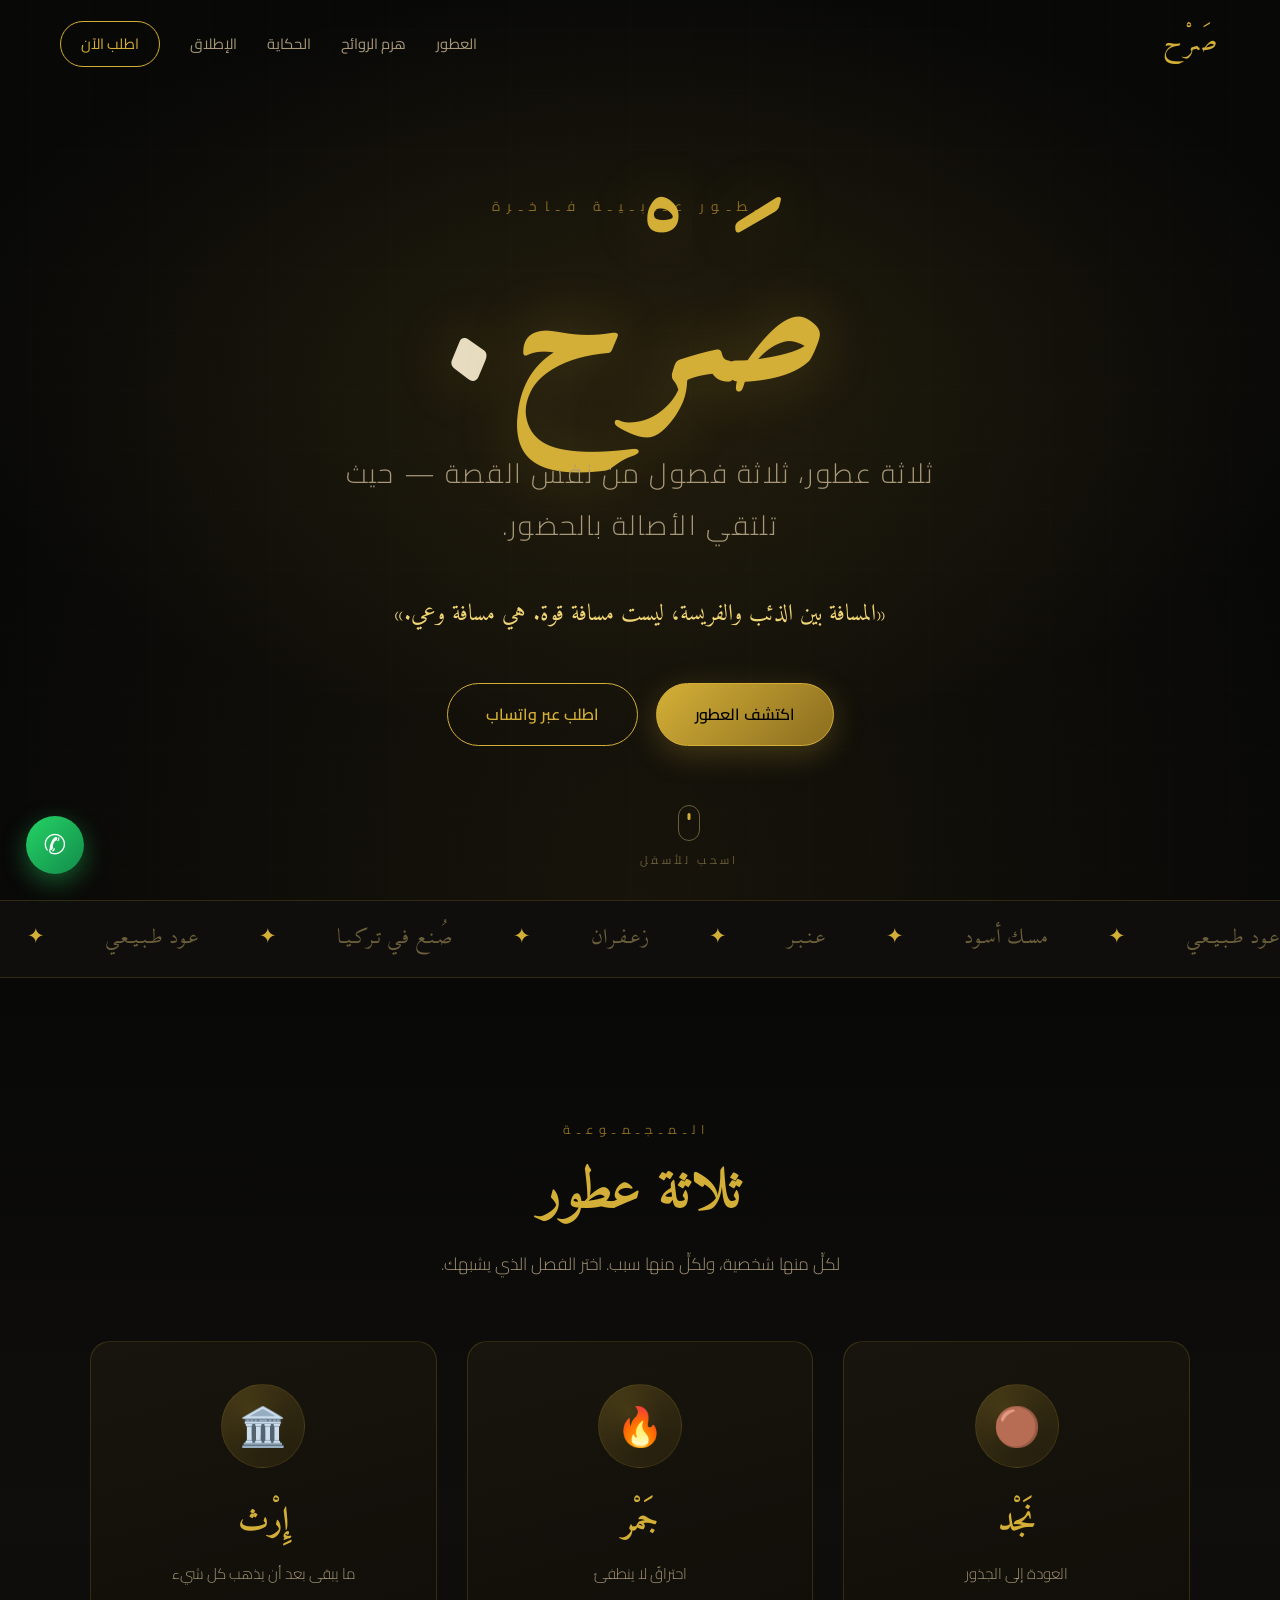
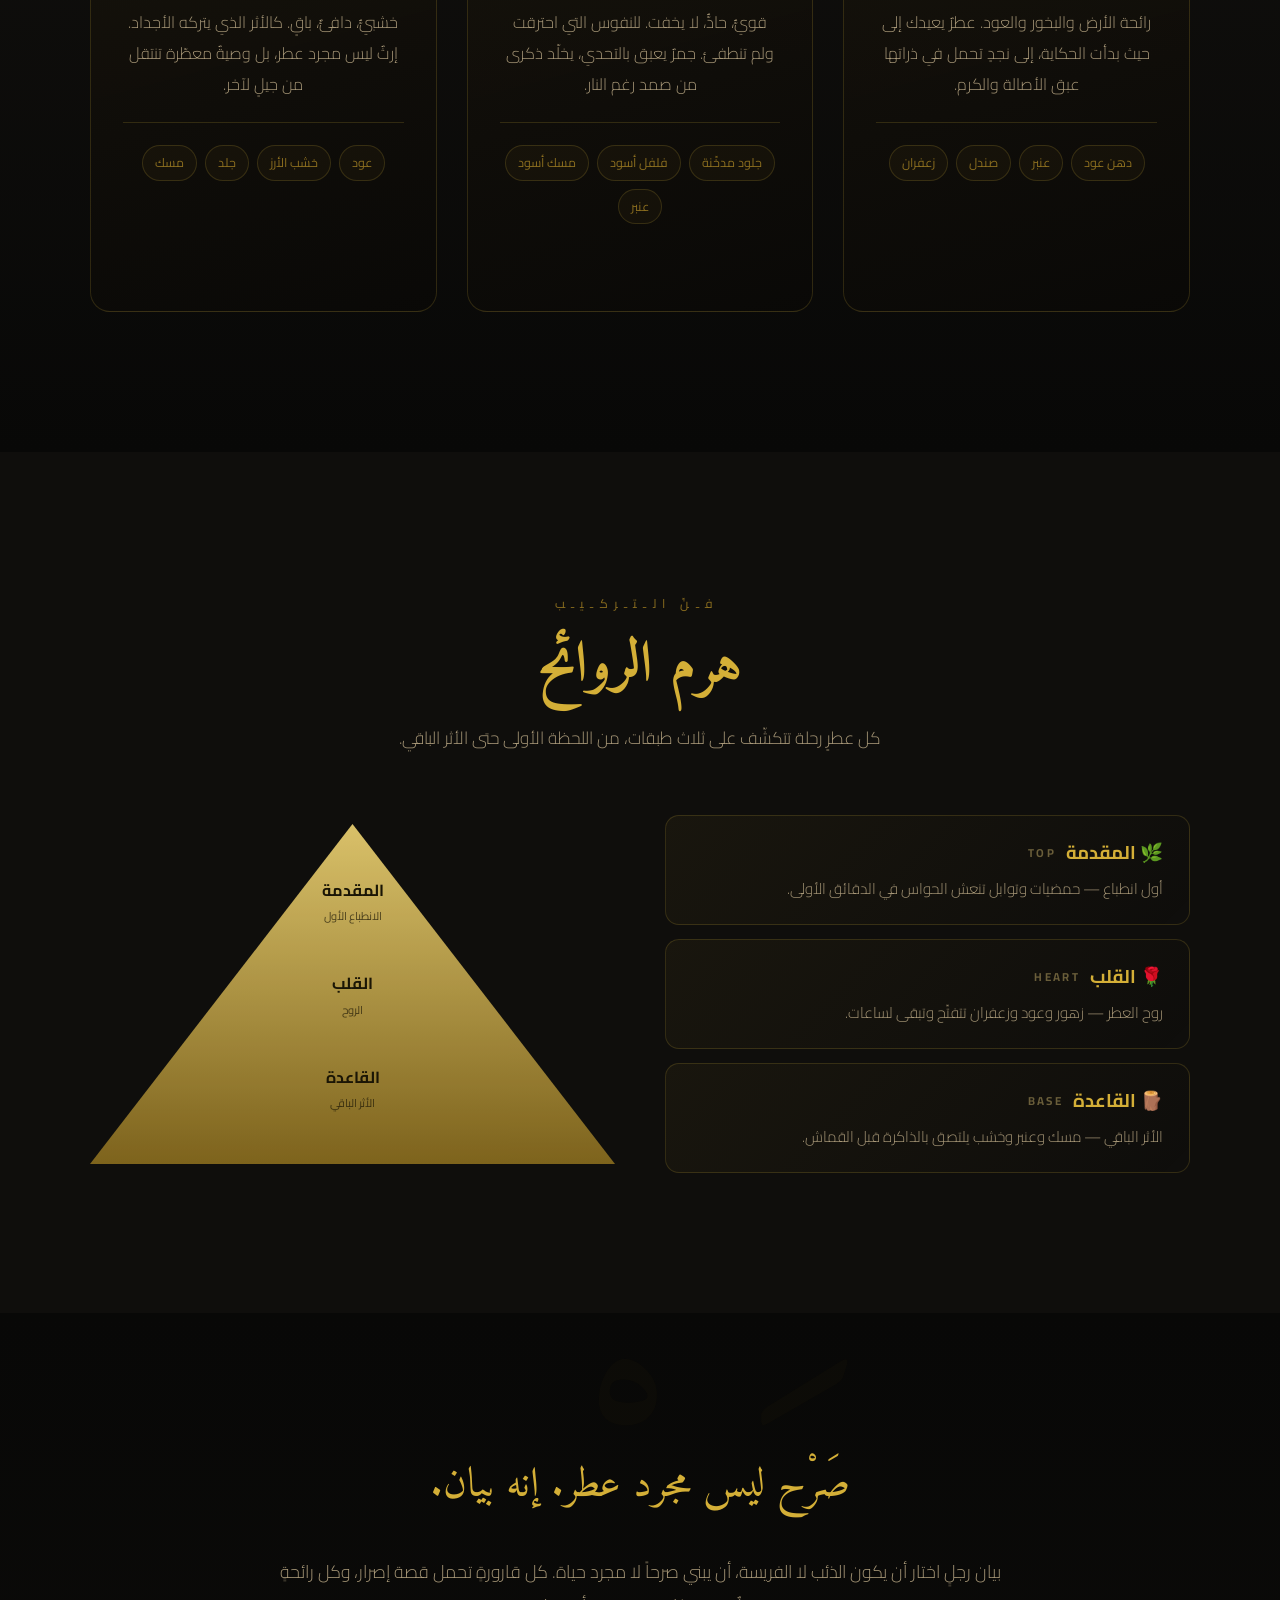
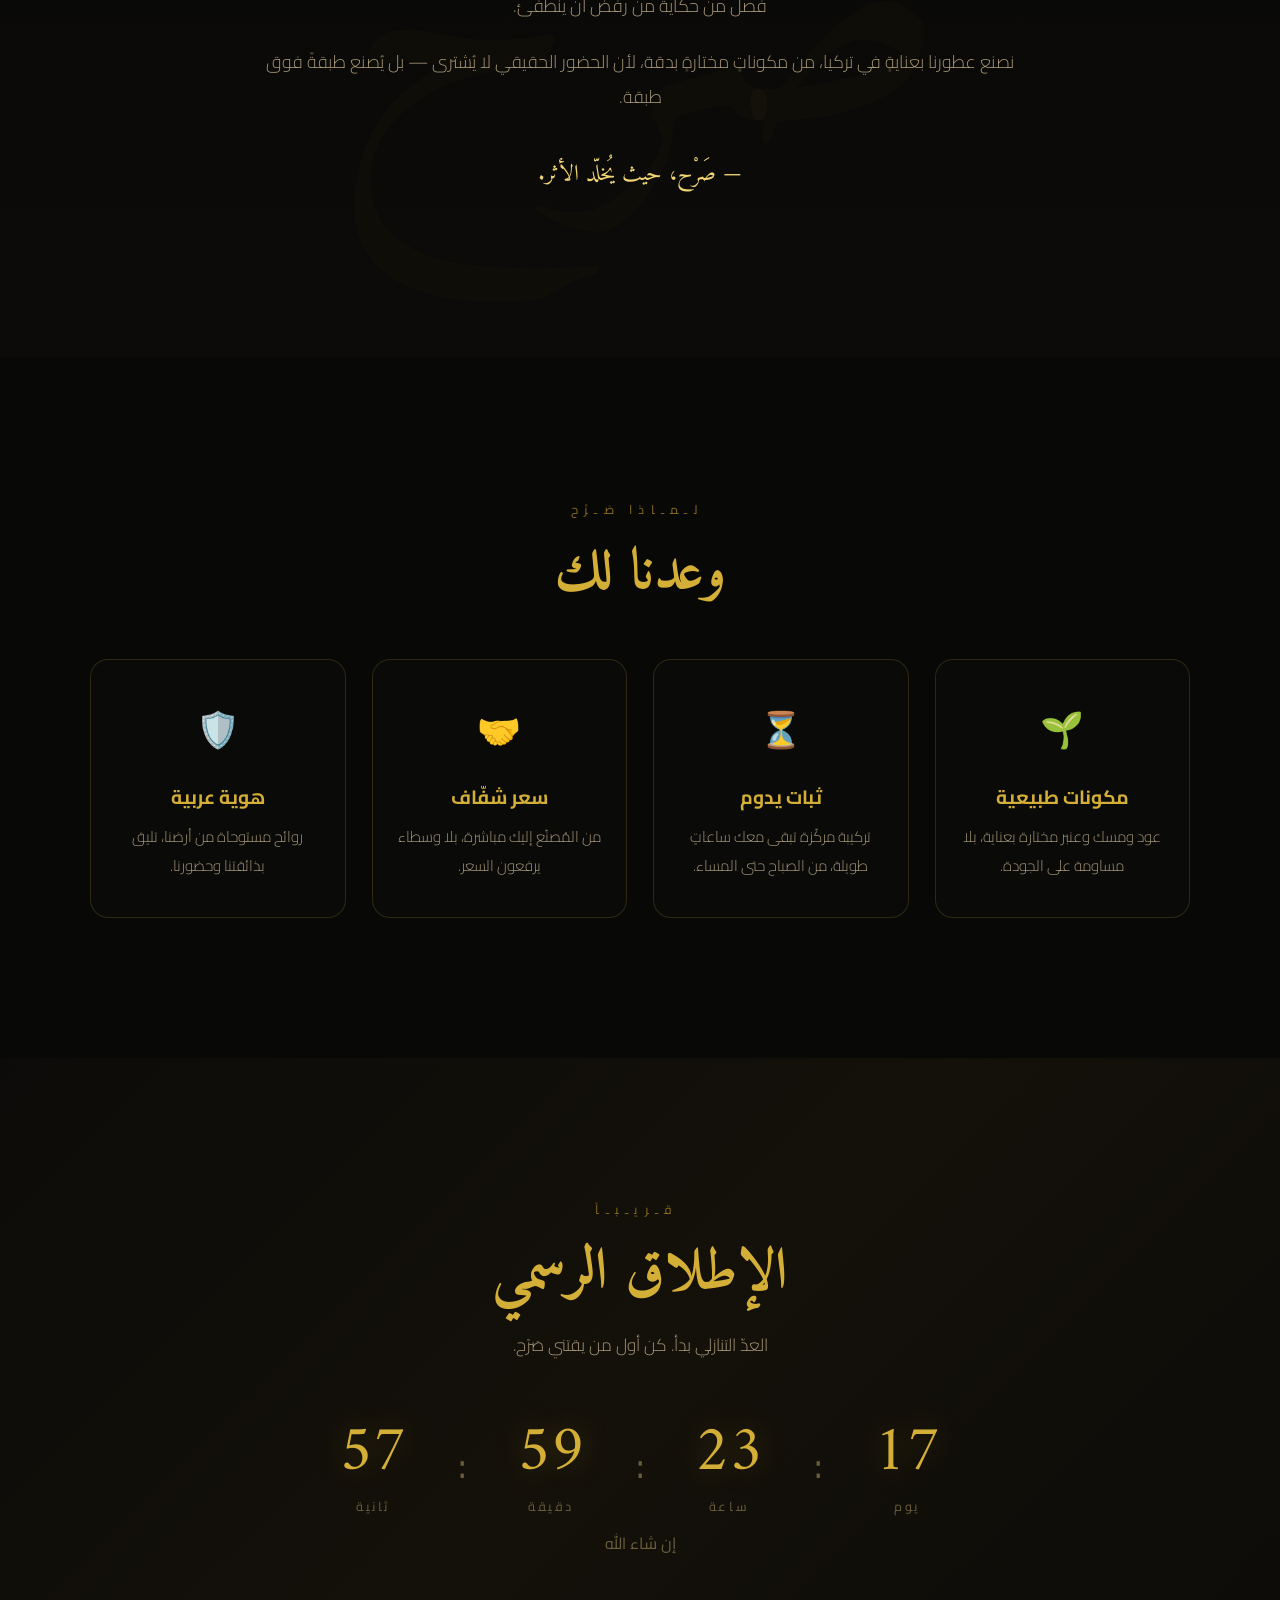
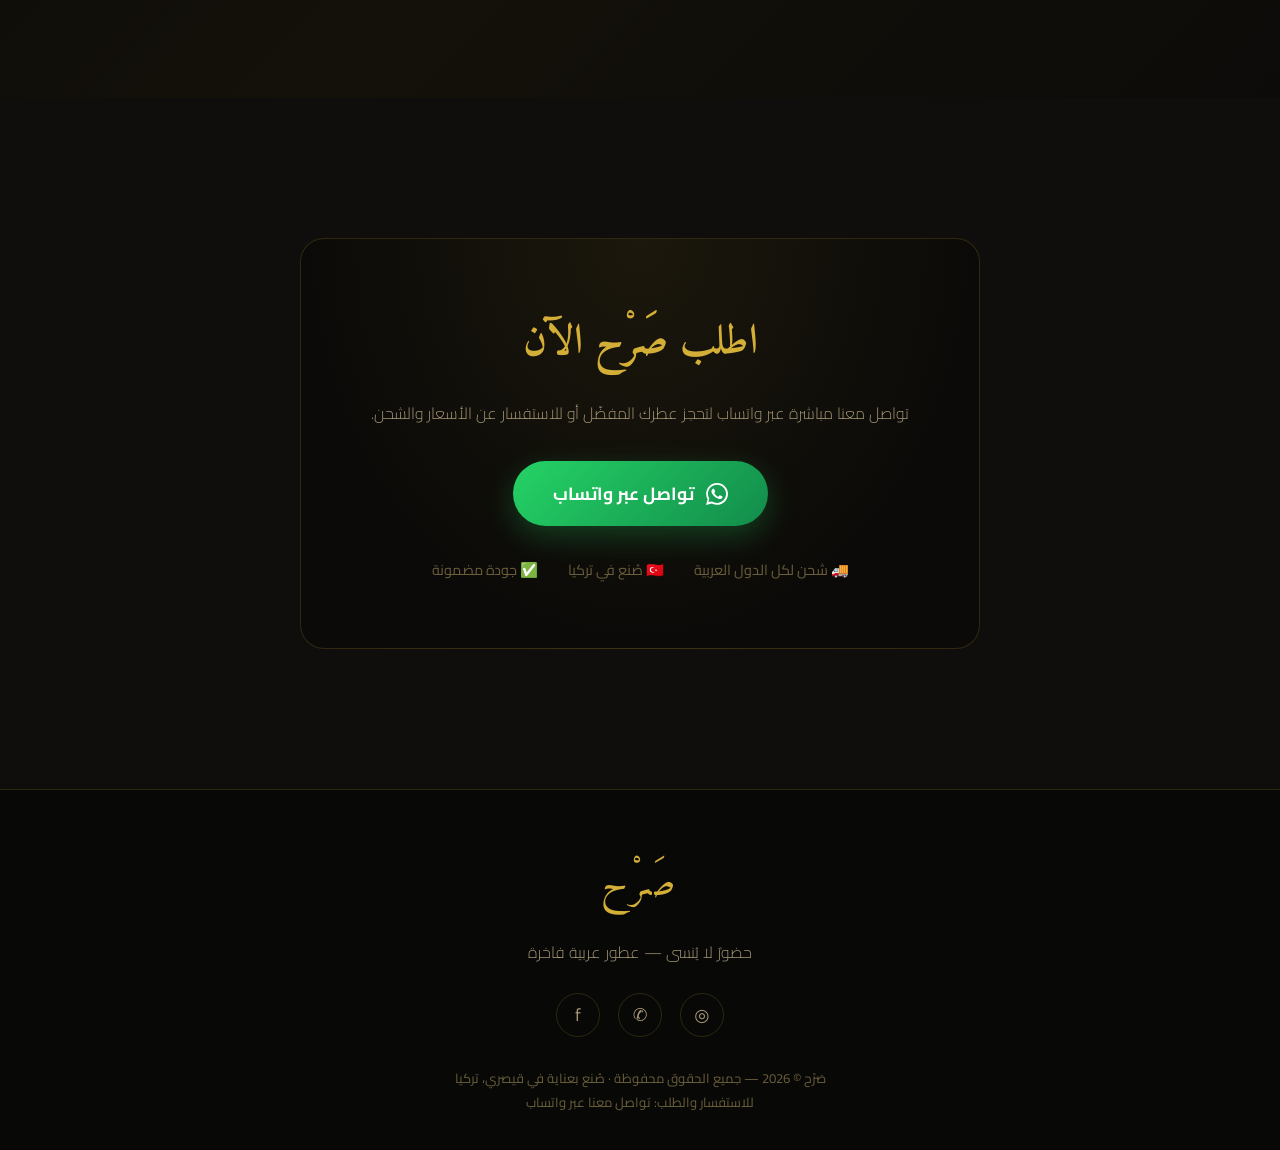
==== public/index.html @ 3f726e6e "نقل موقع صَرْح إلى public/ وإضافة workflow لنشره على GitHub Pages" ====
<!DOCTYPE html>
<html dir="rtl" lang="ar">
<head>
<meta charset="utf-8">
<meta name="viewport" content="width=device-width, initial-scale=1, viewport-fit=cover">
<meta name="theme-color" content="#0a0a0a">
<title>صَرْح — حضور لا يُنسى | عطور عربية فاخرة</title>
<meta name="description" content="صَرْح: ثلاثة عطور عربية فاخرة تجمع الأصالة بالحضور — نجد، جمر، إرث. صُنعت بعناية في تركيا. اطلب الآن عبر واتساب.">
<meta name="keywords" content="صرح, عطور, عطور عربية, عود, مسك, عنبر, نجد, جمر, إرث, perfume, Sarh">

<!-- Open Graph -->
<meta property="og:type" content="website">
<meta property="og:title" content="صَرْح — حضور لا يُنسى">
<meta property="og:description" content="ثلاثة عطور، ثلاثة فصول من نفس القصة. عطور عربية فاخرة تجمع الأصالة بالحضور.">
<meta property="og:locale" content="ar_AR">

<link rel="preconnect" href="https://fonts.googleapis.com">
<link rel="preconnect" href="https://fonts.gstatic.com" crossorigin>
<link href="https://fonts.googleapis.com/css2?family=Amiri:wght@400;700&family=Cairo:wght@300;400;600;700;900&family=Scheherazade+New:wght@400;700&display=swap" rel="stylesheet">

<style>
:root{
  --gold:#d4af37;
  --gold-bright:#f0d574;
  --gold-deep:#8a6d1f;
  --bg:#080807;
  --bg-2:#0f0e0c;
  --ink:#e8dcc0;
  --ink-soft:#a89878;
  --ink-dim:#6a5e3a;
  --line:rgba(212,175,55,.18);
  --sans:'Cairo',system-ui,sans-serif;
  --serif:'Amiri','Scheherazade New',serif;
}

*{margin:0;padding:0;box-sizing:border-box}
html{scroll-behavior:smooth}
body{
  font-family:var(--sans);
  background:var(--bg);
  color:var(--ink);
  line-height:1.9;
  overflow-x:hidden;
  -webkit-font-smoothing:antialiased;
}
body.loading{overflow:hidden;height:100vh}
a{color:inherit;text-decoration:none}
img{max-width:100%;display:block}
::selection{background:var(--gold);color:#000}

/* ============ Preloader ============ */
#preloader{
  position:fixed;inset:0;z-index:9999;
  background:var(--bg);
  display:flex;flex-direction:column;align-items:center;justify-content:center;
  transition:opacity .8s ease,visibility .8s ease;
}
#preloader.hide{opacity:0;visibility:hidden}
.pre-mark{
  font-family:var(--serif);
  font-size:clamp(3rem,12vw,6rem);
  color:var(--gold);
  letter-spacing:.15em;
  position:relative;
  animation:preFloat 2.4s ease-in-out infinite;
}
.pre-mark::after{
  content:'';position:absolute;left:50%;bottom:-18px;transform:translateX(-50%);
  width:0;height:1px;background:linear-gradient(90deg,transparent,var(--gold),transparent);
  animation:preLine 1.8s ease forwards .3s;
}
@keyframes preLine{to{width:160px}}
@keyframes preFloat{0%,100%{transform:translateY(0);opacity:.85}50%{transform:translateY(-8px);opacity:1}}
.pre-sub{margin-top:34px;color:var(--ink-dim);font-size:.8rem;letter-spacing:.5em;text-indent:.5em}

/* ============ Smoke / particles canvas ============ */
#smoke{position:fixed;inset:0;z-index:0;pointer-events:none;opacity:.55}

/* ============ Progress + nav ============ */
#progress{position:fixed;top:0;right:0;height:3px;width:0;z-index:200;
  background:linear-gradient(90deg,var(--gold-deep),var(--gold-bright));box-shadow:0 0 12px var(--gold)}
nav{
  position:fixed;top:0;right:0;left:0;z-index:150;
  display:flex;align-items:center;justify-content:space-between;
  padding:18px clamp(20px,5vw,60px);
  transition:background .4s,padding .4s,backdrop-filter .4s;
}
nav.scrolled{background:rgba(8,8,7,.82);backdrop-filter:blur(14px);padding:12px clamp(20px,5vw,60px);border-bottom:1px solid var(--line)}
.brand{font-family:var(--serif);font-size:1.7rem;color:var(--gold);letter-spacing:.12em}
.nav-links{display:flex;gap:30px;align-items:center}
.nav-links a{font-size:.92rem;color:var(--ink-soft);position:relative;transition:color .3s}
.nav-links a::after{content:'';position:absolute;right:0;bottom:-6px;width:0;height:1px;background:var(--gold);transition:width .3s}
.nav-links a:hover{color:var(--gold)}
.nav-links a:hover::after{width:100%}
.nav-cta{border:1px solid var(--gold);color:var(--gold)!important;padding:8px 20px;border-radius:30px;transition:all .3s}
.nav-cta:hover{background:var(--gold);color:#000!important;box-shadow:0 0 20px rgba(212,175,55,.4)}
.nav-cta::after{display:none!important}
.burger{display:none;flex-direction:column;gap:5px;cursor:pointer;background:none;border:none;padding:6px}
.burger span{width:26px;height:2px;background:var(--gold);transition:.3s}

/* ============ Hero ============ */
.hero{
  position:relative;z-index:1;min-height:100vh;
  display:flex;flex-direction:column;align-items:center;justify-content:center;
  text-align:center;padding:120px 20px 80px;overflow:hidden;
}
.hero-bg{position:absolute;inset:0;z-index:-1;
  background:radial-gradient(ellipse 80% 60% at 50% 40%,rgba(212,175,55,.10),transparent 70%),
             radial-gradient(ellipse at 50% 100%,rgba(26,22,12,.9),var(--bg) 75%)}
.hero-bg::before{content:'';position:absolute;inset:0;
  background:url("data:image/svg+xml,%3Csvg xmlns='http://www.w3.org/2000/svg' width='60' height='60'%3E%3Cpath d='M0 0h60v60H0z' fill='none'/%3E%3Cpath d='M30 0v60M0 30h60' stroke='%23d4af37' stroke-width='.3' opacity='.05'/%3E%3C/svg%3E");
  opacity:.6}
.hero .eyebrow{
  font-size:.85rem;letter-spacing:.55em;color:var(--gold-deep);text-indent:.55em;
  margin-bottom:28px;opacity:0;animation:rise 1s ease forwards .3s}
.hero h1{
  font-family:var(--serif);font-weight:700;
  font-size:clamp(4rem,18vw,11rem);line-height:1;color:var(--gold);
  letter-spacing:.05em;text-shadow:0 0 60px rgba(212,175,55,.25);
  opacity:0;animation:rise 1.1s ease forwards .5s}
.hero h1 .dot{color:var(--ink)}
.hero .tagline{
  margin-top:24px;font-size:clamp(1.05rem,3.4vw,1.7rem);font-weight:300;
  color:var(--ink-soft);letter-spacing:.08em;max-width:640px;
  opacity:0;animation:rise 1.1s ease forwards .75s}
.hero .quote{
  margin-top:42px;font-family:var(--serif);font-size:clamp(1.1rem,3vw,1.45rem);
  color:var(--gold-bright);max-width:680px;line-height:1.8;
  opacity:0;animation:rise 1.1s ease forwards 1s}
.hero-actions{margin-top:48px;display:flex;gap:18px;flex-wrap:wrap;justify-content:center;
  opacity:0;animation:rise 1.1s ease forwards 1.2s}
.btn{
  font-family:var(--sans);font-size:1rem;font-weight:600;cursor:pointer;
  padding:15px 38px;border-radius:40px;transition:all .35s;position:relative;overflow:hidden;
  border:1px solid var(--gold);display:inline-flex;align-items:center;gap:10px}
.btn-primary{background:linear-gradient(135deg,var(--gold),var(--gold-deep));color:#000;
  box-shadow:0 8px 30px rgba(212,175,55,.25)}
.btn-primary:hover{transform:translateY(-3px);box-shadow:0 14px 40px rgba(212,175,55,.4)}
.btn-ghost{background:transparent;color:var(--gold)}
.btn-ghost:hover{background:rgba(212,175,55,.1);transform:translateY(-3px)}
.scroll-cue{position:absolute;bottom:30px;left:50%;transform:translateX(-50%);
  display:flex;flex-direction:column;align-items:center;gap:8px;color:var(--ink-dim);
  font-size:.7rem;letter-spacing:.3em;opacity:0;animation:rise 1s ease forwards 1.6s}
.scroll-cue .mouse{width:22px;height:36px;border:1px solid var(--ink-dim);border-radius:14px;position:relative}
.scroll-cue .mouse::after{content:'';position:absolute;top:7px;left:50%;transform:translateX(-50%);
  width:3px;height:7px;background:var(--gold);border-radius:2px;animation:wheel 1.6s infinite}
@keyframes wheel{0%{opacity:0;top:6px}40%{opacity:1}100%{opacity:0;top:18px}}
@keyframes rise{from{opacity:0;transform:translateY(28px)}to{opacity:1;transform:translateY(0)}}

/* ============ Marquee ============ */
.marquee{border-block:1px solid var(--line);background:var(--bg-2);overflow:hidden;padding:18px 0;position:relative;z-index:1}
.marquee-track{display:flex;gap:60px;width:max-content;animation:scrollX 28s linear infinite}
.marquee-track span{font-family:var(--serif);font-size:1.3rem;color:var(--ink-dim);white-space:nowrap;display:flex;align-items:center;gap:60px}
.marquee-track span::after{content:'✦';color:var(--gold)}
@keyframes scrollX{to{transform:translateX(50%)}}

/* ============ Sections ============ */
section{position:relative;z-index:1}
.wrap{max-width:1180px;margin:0 auto;padding:0 clamp(20px,5vw,40px)}
.section-pad{padding:clamp(70px,11vw,140px) 0}
.eyebrow-c{display:block;text-align:center;font-size:.78rem;letter-spacing:.5em;
  color:var(--gold-deep);text-indent:.5em;margin-bottom:18px}
.heading{text-align:center;font-family:var(--serif);font-weight:700;
  font-size:clamp(2.2rem,6vw,3.6rem);color:var(--gold);line-height:1.2;margin-bottom:20px}
.sub-c{text-align:center;max-width:620px;margin:0 auto 60px;color:var(--ink-soft);font-weight:300;font-size:1.08rem}

/* reveal */
.reveal{opacity:0;transform:translateY(40px);transition:opacity .9s cubic-bezier(.2,.7,.3,1),transform .9s cubic-bezier(.2,.7,.3,1)}
.reveal.in{opacity:1;transform:none}
.reveal.d1{transition-delay:.12s}.reveal.d2{transition-delay:.24s}.reveal.d3{transition-delay:.36s}

/* ============ Products ============ */
.products{background:linear-gradient(180deg,var(--bg),var(--bg-2) 50%,var(--bg))}
.grid{display:grid;grid-template-columns:repeat(auto-fit,minmax(290px,1fr));gap:30px}
.card{
  position:relative;background:linear-gradient(165deg,rgba(26,22,14,.9),rgba(10,9,7,.95));
  border:1px solid var(--line);border-radius:20px;padding:42px 32px 34px;
  text-align:center;overflow:hidden;transition:transform .5s cubic-bezier(.2,.7,.3,1),border-color .5s,box-shadow .5s;
  transform-style:preserve-3d}
.card::before{content:'';position:absolute;inset:0;opacity:0;transition:opacity .5s;
  background:radial-gradient(circle at 50% 0%,rgba(212,175,55,.14),transparent 60%)}
.card:hover{transform:translateY(-12px);border-color:var(--gold);box-shadow:0 30px 60px -20px rgba(212,175,55,.25)}
.card:hover::before{opacity:1}
.card .vial{width:84px;height:84px;margin:0 auto 22px;border-radius:50%;
  display:flex;align-items:center;justify-content:center;font-size:2.4rem;
  background:radial-gradient(circle at 35% 30%,rgba(212,175,55,.25),rgba(10,9,7,.4));
  border:1px solid var(--line);box-shadow:inset 0 0 24px rgba(212,175,55,.12)}
.card h3{font-family:var(--serif);font-size:2.1rem;color:var(--gold);margin-bottom:6px}
.card .sub{color:var(--ink-soft);font-size:.95rem;margin-bottom:18px;font-weight:300}
.card p{color:var(--ink-soft);font-size:1.02rem;font-weight:300;min-height:84px}
.notes{display:flex;flex-wrap:wrap;gap:8px;justify-content:center;margin-top:22px;padding-top:22px;border-top:1px solid var(--line)}
.notes span{font-size:.78rem;color:var(--gold-deep);border:1px solid var(--line);
  padding:5px 12px;border-radius:20px;background:rgba(212,175,55,.04)}
.card .order{margin-top:24px;display:inline-flex;align-items:center;gap:8px;
  font-size:.9rem;font-weight:600;color:var(--gold);opacity:.0;transform:translateY(8px);transition:.4s}
.card:hover .order{opacity:1;transform:none}

/* ============ Pyramid ============ */
.pyramid-sec{background:var(--bg-2)}
.pyramid-grid{display:grid;grid-template-columns:1fr 1fr;gap:50px;align-items:center}
.pyramid{display:flex;flex-direction:column;gap:14px}
.layer{border:1px solid var(--line);border-radius:14px;padding:20px 26px;
  background:linear-gradient(135deg,rgba(212,175,55,.05),transparent);transition:.4s}
.layer:hover{border-color:var(--gold);background:linear-gradient(135deg,rgba(212,175,55,.12),transparent);transform:translateX(-6px)}
.layer h4{color:var(--gold);font-size:1.15rem;margin-bottom:4px;display:flex;align-items:center;gap:10px}
.layer .lvl{font-size:.72rem;color:var(--ink-dim);letter-spacing:.2em}
.layer p{color:var(--ink-soft);font-size:.95rem;font-weight:300}
.pyramid-vis{position:relative;height:340px;display:flex;flex-direction:column;justify-content:flex-end;align-items:center;gap:6px}
.tri{width:100%;clip-path:polygon(50% 0,100% 100%,0 100%);background:linear-gradient(180deg,var(--gold-bright),var(--gold-deep));height:340px;
  display:flex;align-items:center;justify-content:center;position:absolute;opacity:.9;
  filter:drop-shadow(0 0 40px rgba(212,175,55,.3))}
.tri-labels{position:relative;z-index:2;height:340px;width:100%;display:flex;flex-direction:column;justify-content:space-around;align-items:center;text-align:center;color:#1a1505;font-weight:700;padding:30px 0}
.tri-labels div span{display:block;font-size:.7rem;font-weight:400;opacity:.7}

/* ============ Story ============ */
.story{background:linear-gradient(180deg,var(--bg),#0c0b09);position:relative}
.story::before{content:'صَرْح';position:absolute;font-family:var(--serif);
  font-size:clamp(8rem,30vw,22rem);color:rgba(212,175,55,.025);
  top:50%;left:50%;transform:translate(-50%,-50%);pointer-events:none;white-space:nowrap}
.story-content{max-width:760px;margin:0 auto;text-align:center;position:relative}
.story-content .big{font-family:var(--serif);font-size:clamp(1.6rem,5vw,2.6rem);
  color:var(--gold);line-height:1.6;margin-bottom:36px}
.story-content p{color:var(--ink-soft);font-weight:300;font-size:1.12rem;margin-bottom:22px}
.story-content .sign{margin-top:40px;font-family:var(--serif);font-size:1.4rem;color:var(--gold-bright)}

/* ============ Values ============ */
.values-grid{display:grid;grid-template-columns:repeat(auto-fit,minmax(220px,1fr));gap:26px}
.value{text-align:center;padding:36px 24px;border:1px solid var(--line);border-radius:18px;
  background:rgba(255,255,255,.012);transition:.4s}
.value:hover{transform:translateY(-8px);border-color:var(--gold)}
.value .ic{font-size:2.2rem;margin-bottom:16px}
.value h4{color:var(--gold);font-size:1.2rem;margin-bottom:8px}
.value p{color:var(--ink-soft);font-weight:300;font-size:.95rem}

/* ============ Countdown ============ */
.countdown-sec{background:linear-gradient(135deg,#0c0b09,#14110a,#0c0b09);text-align:center}
.countdown{display:flex;gap:clamp(14px,4vw,40px);justify-content:center;margin:40px 0 10px;flex-wrap:wrap}
.cd-box{min-width:90px}
.cd-box .num{font-family:var(--serif);font-size:clamp(2.4rem,8vw,4rem);color:var(--gold);
  line-height:1;text-shadow:0 0 30px rgba(212,175,55,.3)}
.cd-box .lbl{font-size:.8rem;color:var(--ink-dim);letter-spacing:.2em;margin-top:8px}
.cd-sep{font-size:2.4rem;color:var(--ink-dim);align-self:flex-start;margin-top:6px}

/* ============ Order / contact ============ */
.order-sec{background:var(--bg-2)}
.order-card{max-width:680px;margin:0 auto;text-align:center;border:1px solid var(--line);
  border-radius:24px;padding:clamp(36px,7vw,64px);background:
  radial-gradient(ellipse at 50% 0%,rgba(212,175,55,.08),transparent 70%),rgba(10,9,7,.6)}
.order-card h3{font-family:var(--serif);font-size:clamp(1.8rem,5vw,2.6rem);color:var(--gold);margin-bottom:16px}
.order-card p{color:var(--ink-soft);font-weight:300;margin-bottom:32px}
.wa-btn{display:inline-flex;align-items:center;gap:12px;background:linear-gradient(135deg,#25d366,#128c4b);
  color:#fff;font-weight:700;font-size:1.1rem;padding:16px 40px;border-radius:50px;transition:.35s;
  box-shadow:0 10px 30px rgba(37,211,102,.25)}
.wa-btn:hover{transform:translateY(-3px) scale(1.02);box-shadow:0 16px 44px rgba(37,211,102,.4)}
.order-meta{margin-top:30px;display:flex;gap:30px;justify-content:center;flex-wrap:wrap;color:var(--ink-dim);font-size:.9rem}
.order-meta span{display:flex;align-items:center;gap:8px}

/* ============ Footer ============ */
footer{background:var(--bg);border-top:1px solid var(--line);padding:60px 20px 36px;text-align:center;position:relative;z-index:1}
.foot-mark{font-family:var(--serif);font-size:2.4rem;color:var(--gold);letter-spacing:.1em;margin-bottom:14px}
.foot-tag{color:var(--ink-soft);font-weight:300;margin-bottom:26px}
.foot-social{display:flex;gap:18px;justify-content:center;margin-bottom:30px}
.foot-social a{width:44px;height:44px;border:1px solid var(--line);border-radius:50%;
  display:flex;align-items:center;justify-content:center;color:var(--ink-soft);transition:.35s;font-size:1.1rem}
.foot-social a:hover{border-color:var(--gold);color:var(--gold);transform:translateY(-4px)}
.foot-copy{color:var(--ink-dim);font-size:.82rem;line-height:1.8}

/* float wa */
.fab{position:fixed;bottom:26px;left:26px;z-index:140;width:58px;height:58px;border-radius:50%;
  background:linear-gradient(135deg,#25d366,#128c4b);display:flex;align-items:center;justify-content:center;
  color:#fff;font-size:1.7rem;box-shadow:0 8px 24px rgba(37,211,102,.4);transition:.35s;
  animation:fabPulse 2.4s infinite}
.fab:hover{transform:scale(1.1)}
@keyframes fabPulse{0%{box-shadow:0 8px 24px rgba(37,211,102,.4),0 0 0 0 rgba(37,211,102,.5)}70%{box-shadow:0 8px 24px rgba(37,211,102,.4),0 0 0 16px rgba(37,211,102,0)}100%{box-shadow:0 8px 24px rgba(37,211,102,.4),0 0 0 0 rgba(37,211,102,0)}}

/* ============ Responsive ============ */
@media(max-width:820px){
  .pyramid-grid{grid-template-columns:1fr;gap:36px}
  .pyramid-vis{order:-1;height:240px}.tri,.tri-labels{height:240px}
  .nav-links{position:fixed;inset:0 0 0 auto;width:74%;max-width:320px;flex-direction:column;
    justify-content:center;gap:34px;background:rgba(8,8,7,.97);backdrop-filter:blur(20px);
    transform:translateX(100%);transition:transform .4s;border-right:1px solid var(--line)}
  .nav-links.open{transform:translateX(0)}
  .nav-links a{font-size:1.2rem}
  .burger{display:flex}
  .burger.x span:nth-child(1){transform:translateY(7px) rotate(45deg)}
  .burger.x span:nth-child(2){opacity:0}
  .burger.x span:nth-child(3){transform:translateY(-7px) rotate(-45deg)}
}
@media(prefers-reduced-motion:reduce){*{animation:none!important;transition:none!important}.reveal{opacity:1;transform:none}}
</style>
</head>
<body class="loading">

<!-- Preloader -->
<div id="preloader">
  <div class="pre-mark">صَرْح</div>
  <div class="pre-sub">حضور لا يُنسى</div>
</div>

<div id="progress"></div>
<canvas id="smoke"></canvas>

<!-- Nav -->
<nav id="nav">
  <a href="#top" class="brand">صَرْح</a>
  <div class="nav-links" id="navLinks">
    <a href="#collection">العطور</a>
    <a href="#pyramid">هرم الروائح</a>
    <a href="#story">الحكاية</a>
    <a href="#launch">الإطلاق</a>
    <a href="#order" class="nav-cta">اطلب الآن</a>
  </div>
  <button class="burger" id="burger" aria-label="القائمة"><span></span><span></span><span></span></button>
</nav>

<!-- Hero -->
<header class="hero" id="top">
  <div class="hero-bg"></div>
  <div class="eyebrow">عـطـور عـربـيـة فـاخـرة</div>
  <h1>صَرْح<span class="dot">.</span></h1>
  <p class="tagline">ثلاثة عطور، ثلاثة فصول من نفس القصة — حيث تلتقي الأصالة بالحضور.</p>
  <p class="quote">«المسافة بين الذئب والفريسة، ليست مسافة قوة. هي مسافة وعي.»</p>
  <div class="hero-actions">
    <a href="#collection" class="btn btn-primary">اكتشف العطور</a>
    <a href="#order" class="btn btn-ghost">اطلب عبر واتساب</a>
  </div>
  <div class="scroll-cue"><div class="mouse"></div><span>اسحب للأسفل</span></div>
</header>

<!-- Marquee -->
<div class="marquee">
  <div class="marquee-track">
    <span>عـود طـبـيـعـي</span><span>مسـك أسـود</span><span>عـنـبـر</span><span>زعـفـران</span>
    <span>صُـنـع فـي تـركـيـا</span><span>عـود طـبـيـعـي</span><span>مسـك أسـود</span><span>عـنـبـر</span>
    <span>زعـفـران</span><span>صُـنـع فـي تـركـيـا</span>
  </div>
</div>

<!-- Collection -->
<section class="products section-pad" id="collection">
  <div class="wrap">
    <span class="eyebrow-c reveal">الـمـجـمـوعـة</span>
    <h2 class="heading reveal">ثلاثة عطور</h2>
    <p class="sub-c reveal">لكلٍّ منها شخصية، ولكلٍّ منها سبب. اختر الفصل الذي يشبهك.</p>
    <div class="grid">
      <article class="card reveal d1">
        <div class="vial">🟤</div>
        <h3>نَجْد</h3>
        <div class="sub">العودة إلى الجذور</div>
        <p>رائحة الأرض والبخور والعود. عطرٌ يعيدك إلى حيث بدأت الحكاية، إلى نجدٍ تحمل في ذراتها عبق الأصالة والكرم.</p>
        <div class="notes"><span>دهن عود</span><span>عنبر</span><span>صندل</span><span>زعفران</span></div>
        <a href="#order" class="order">اطلب نَجْد ←</a>
      </article>
      <article class="card reveal d2">
        <div class="vial">🔥</div>
        <h3>جَمْر</h3>
        <div class="sub">احتراقٌ لا ينطفئ</div>
        <p>قويٌّ، حادٌّ، لا يخفت. للنفوس التي احترقت ولم تنطفئ. جمرٌ يعبق بالتحدي، يخلّد ذكرى من صمد رغم النار.</p>
        <div class="notes"><span>جلود مدخّنة</span><span>فلفل أسود</span><span>مسك أسود</span><span>عنبر</span></div>
        <a href="#order" class="order">اطلب جَمْر ←</a>
      </article>
      <article class="card reveal d3">
        <div class="vial">🏛️</div>
        <h3>إِرْث</h3>
        <div class="sub">ما يبقى بعد أن يذهب كل شيء</div>
        <p>خشبيٌّ، دافئٌ، باقٍ. كالأثر الذي يتركه الأجداد. إرثٌ ليس مجرد عطر، بل وصيةٌ معطّرة تنتقل من جيلٍ لآخر.</p>
        <div class="notes"><span>عود</span><span>خشب الأرز</span><span>جلد</span><span>مسك</span></div>
        <a href="#order" class="order">اطلب إِرْث ←</a>
      </article>
    </div>
  </div>
</section>

<!-- Pyramid -->
<section class="pyramid-sec section-pad" id="pyramid">
  <div class="wrap">
    <span class="eyebrow-c reveal">فـنّ الـتـركـيـب</span>
    <h2 class="heading reveal">هرم الروائح</h2>
    <p class="sub-c reveal">كل عطرٍ رحلة تتكشّف على ثلاث طبقات، من اللحظة الأولى حتى الأثر الباقي.</p>
    <div class="pyramid-grid">
      <div class="pyramid">
        <div class="layer reveal d1"><h4>🌿 المقدمة <span class="lvl">TOP</span></h4><p>أول انطباع — حمضيات وتوابل تنعش الحواس في الدقائق الأولى.</p></div>
        <div class="layer reveal d2"><h4>🌹 القلب <span class="lvl">HEART</span></h4><p>روح العطر — زهور وعود وزعفران تتفتّح وتبقى لساعات.</p></div>
        <div class="layer reveal d3"><h4>🪵 القاعدة <span class="lvl">BASE</span></h4><p>الأثر الباقي — مسك وعنبر وخشب يلتصق بالذاكرة قبل القماش.</p></div>
      </div>
      <div class="pyramid-vis reveal d1">
        <div class="tri"></div>
        <div class="tri-labels">
          <div>المقدمة<span>الانطباع الأول</span></div>
          <div>القلب<span>الروح</span></div>
          <div>القاعدة<span>الأثر الباقي</span></div>
        </div>
      </div>
    </div>
  </div>
</section>

<!-- Story -->
<section class="story section-pad" id="story">
  <div class="wrap">
    <div class="story-content">
      <p class="big reveal">صَرْح ليس مجرد عطر. إنه بيان.</p>
      <p class="reveal d1">بيان رجلٍ اختار أن يكون الذئب لا الفريسة، أن يبني صرحاً لا مجرد حياة. كل قارورةٍ تحمل قصة إصرار، وكل رائحةٍ فصلٌ من حكاية من رفض أن ينطفئ.</p>
      <p class="reveal d2">نصنع عطورنا بعنايةٍ في تركيا، من مكوناتٍ مختارةٍ بدقة، لأن الحضور الحقيقي لا يُشترى — بل يُصنع طبقةً فوق طبقة.</p>
      <p class="sign reveal d3">— صَرْح، حيث يُخلّد الأثر.</p>
    </div>
  </div>
</section>

<!-- Values -->
<section class="section-pad" id="values">
  <div class="wrap">
    <span class="eyebrow-c reveal">لـمـاذا صَـرْح</span>
    <h2 class="heading reveal">وعدنا لك</h2>
    <div class="values-grid" style="margin-top:50px">
      <div class="value reveal d1"><div class="ic">🌱</div><h4>مكونات طبيعية</h4><p>عود ومسك وعنبر مختارة بعناية، بلا مساومة على الجودة.</p></div>
      <div class="value reveal d2"><div class="ic">⏳</div><h4>ثبات يدوم</h4><p>تركيبة مركّزة تبقى معك ساعاتٍ طويلة، من الصباح حتى المساء.</p></div>
      <div class="value reveal d3"><div class="ic">🤝</div><h4>سعر شفّاف</h4><p>من المُصنّع إليك مباشرة، بلا وسطاء يرفعون السعر.</p></div>
      <div class="value reveal d1"><div class="ic">🛡️</div><h4>هوية عربية</h4><p>روائح مستوحاة من أرضنا، تليق بذائقتنا وحضورنا.</p></div>
    </div>
  </div>
</section>

<!-- Countdown -->
<section class="countdown-sec section-pad" id="launch">
  <div class="wrap">
    <span class="eyebrow-c reveal">قـريـبـاً</span>
    <h2 class="heading reveal">الإطلاق الرسمي</h2>
    <p class="sub-c reveal">العدّ التنازلي بدأ. كن أول من يقتني صَرْح.</p>
    <div class="countdown reveal d1" id="countdown">
      <div class="cd-box"><div class="num" id="cd-d">00</div><div class="lbl">يوم</div></div>
      <div class="cd-sep">:</div>
      <div class="cd-box"><div class="num" id="cd-h">00</div><div class="lbl">ساعة</div></div>
      <div class="cd-sep">:</div>
      <div class="cd-box"><div class="num" id="cd-m">00</div><div class="lbl">دقيقة</div></div>
      <div class="cd-sep">:</div>
      <div class="cd-box"><div class="num" id="cd-s">00</div><div class="lbl">ثانية</div></div>
    </div>
    <p class="reveal d2" style="color:var(--ink-dim);margin-top:10px">إن شاء الله</p>
  </div>
</section>

<!-- Order -->
<section class="order-sec section-pad" id="order">
  <div class="wrap">
    <div class="order-card reveal">
      <h3>اطلب صَرْح الآن</h3>
      <p>تواصل معنا مباشرة عبر واتساب لتحجز عطرك المفضّل أو للاستفسار عن الأسعار والشحن.</p>
      <a href="https://wa.me/905015496017?text=%D8%A7%D9%84%D8%B3%D9%84%D8%A7%D9%85%20%D8%B9%D9%84%D9%8A%D9%83%D9%85%D8%8C%20%D9%85%D9%87%D8%AA%D9%85%20%D8%A8%D8%B9%D8%B7%D9%88%D8%B1%20%D8%B5%D9%8E%D8%B1%D9%92%D8%AD" class="wa-btn" id="waOrder" target="_blank" rel="noopener">
        <svg width="22" height="22" viewBox="0 0 24 24" fill="currentColor"><path d="M.057 24l1.687-6.163a11.867 11.867 0 01-1.587-5.945C.16 5.335 5.495 0 12.05 0a11.82 11.82 0 018.413 3.488 11.82 11.82 0 013.48 8.414c-.003 6.557-5.338 11.892-11.893 11.892a11.9 11.9 0 01-5.688-1.448L.057 24zM6.597 20.13c1.676.995 3.276 1.591 5.392 1.592 5.448 0 9.886-4.434 9.889-9.885.002-5.462-4.415-9.89-9.881-9.892-5.452 0-9.887 4.434-9.889 9.884a9.82 9.82 0 001.515 5.26l-.999 3.648 3.973-.607zm11.387-5.464c-.074-.124-.272-.198-.57-.347-.297-.149-1.758-.868-2.031-.967-.272-.099-.47-.149-.669.149-.198.297-.768.967-.941 1.165-.173.198-.347.223-.644.074-.297-.149-1.255-.462-2.39-1.475-.883-.788-1.48-1.761-1.653-2.059-.173-.297-.018-.458.13-.606.134-.133.297-.347.446-.521.151-.172.2-.296.3-.495.099-.198.05-.372-.025-.521-.075-.148-.669-1.611-.916-2.206-.242-.579-.487-.501-.669-.51l-.57-.01c-.198 0-.52.074-.792.372s-1.04 1.016-1.04 2.479 1.065 2.876 1.213 3.074c.149.198 2.095 3.2 5.076 4.487.709.306 1.263.489 1.694.626.712.226 1.36.194 1.872.118.571-.085 1.758-.719 2.006-1.413.248-.695.248-1.29.173-1.414z"/></svg>
        تواصل عبر واتساب
      </a>
      <div class="order-meta">
        <span>🚚 شحن لكل الدول العربية</span>
        <span>🇹🇷 صُنع في تركيا</span>
        <span>✅ جودة مضمونة</span>
      </div>
    </div>
  </div>
</section>

<!-- Footer -->
<footer>
  <div class="foot-mark">صَرْح</div>
  <p class="foot-tag">حضورٌ لا يُنسى — عطور عربية فاخرة</p>
  <div class="foot-social">
    <a href="#" aria-label="إنستغرام" title="إنستغرام">◎</a>
    <a href="https://wa.me/905015496017" aria-label="واتساب" title="واتساب">✆</a>
    <a href="#" aria-label="فيسبوك" title="فيسبوك">f</a>
  </div>
  <p class="foot-copy">صَرْح © 2026 — جميع الحقوق محفوظة · صُنع بعناية في قيصري، تركيا<br>للاستفسار والطلب: تواصل معنا عبر واتساب</p>
</footer>

<a href="https://wa.me/905015496017" class="fab" aria-label="واتساب" target="_blank" rel="noopener">✆</a>

<script>
/* Preloader */
window.addEventListener('load',()=>{
  setTimeout(()=>{
    document.getElementById('preloader').classList.add('hide');
    document.body.classList.remove('loading');
  },1400);
});

/* Nav scroll state + progress */
const nav=document.getElementById('nav'),progress=document.getElementById('progress');
const onScroll=()=>{
  const y=window.scrollY;
  nav.classList.toggle('scrolled',y>40);
  const h=document.documentElement.scrollHeight-window.innerHeight;
  progress.style.width=(h>0?(y/h*100):0)+'%';
};
window.addEventListener('scroll',onScroll,{passive:true});onScroll();

/* Mobile menu */
const burger=document.getElementById('burger'),links=document.getElementById('navLinks');
burger.addEventListener('click',()=>{burger.classList.toggle('x');links.classList.toggle('open')});
links.querySelectorAll('a').forEach(a=>a.addEventListener('click',()=>{burger.classList.remove('x');links.classList.remove('open')}));

/* Reveal on scroll */
const io=new IntersectionObserver((es)=>{es.forEach(e=>{if(e.isIntersecting){e.target.classList.add('in');io.unobserve(e.target)}})},{threshold:.15});
document.querySelectorAll('.reveal').forEach(el=>io.observe(el));

/* 3D tilt on cards */
document.querySelectorAll('.card').forEach(card=>{
  card.addEventListener('mousemove',e=>{
    const r=card.getBoundingClientRect();
    const x=(e.clientX-r.left)/r.width-.5, y=(e.clientY-r.top)/r.height-.5;
    card.style.transform=`translateY(-12px) rotateX(${-y*7}deg) rotateY(${x*7}deg)`;
  });
  card.addEventListener('mouseleave',()=>card.style.transform='');
});

/* Countdown — target: 18 days from first visit, persisted, min cap */
(function(){
  const KEY='sarh_launch';
  let target=localStorage.getItem(KEY);
  if(!target){target=Date.now()+18*864e5;localStorage.setItem(KEY,target);}
  target=+target;
  const dE=document.getElementById('cd-d'),hE=document.getElementById('cd-h'),mE=document.getElementById('cd-m'),sE=document.getElementById('cd-s');
  const p=n=>String(n).padStart(2,'0');
  function tick(){
    let diff=target-Date.now();
    if(diff<0){diff=0;target=Date.now()+18*864e5;localStorage.setItem(KEY,target);}
    const d=Math.floor(diff/864e5),h=Math.floor(diff%864e5/36e5),m=Math.floor(diff%36e5/6e4),s=Math.floor(diff%6e4/1e3);
    dE.textContent=p(d);hE.textContent=p(h);mE.textContent=p(m);sE.textContent=p(s);
  }
  tick();setInterval(tick,1000);
})();

/* Perfume smoke particles */
(function(){
  const c=document.getElementById('smoke'),x=c.getContext('2d');
  let w,h,parts=[];
  const N=window.innerWidth<700?26:54;
  function size(){w=c.width=innerWidth;h=c.height=innerHeight;}
  size();addEventListener('resize',size);
  function mk(){return{x:Math.random()*w,y:h+Math.random()*h,r:Math.random()*60+20,
    s:Math.random()*.4+.1,a:Math.random()*.06+.02,drift:(Math.random()-.5)*.3};}
  for(let i=0;i<N;i++){const p=mk();p.y=Math.random()*h;parts.push(p);}
  function loop(){
    x.clearRect(0,0,w,h);
    parts.forEach(p=>{
      p.y-=p.s;p.x+=p.drift;
      if(p.y< -p.r){Object.assign(p,mk());}
      const g=x.createRadialGradient(p.x,p.y,0,p.x,p.y,p.r);
      g.addColorStop(0,`rgba(212,175,55,${p.a})`);
      g.addColorStop(1,'rgba(212,175,55,0)');
      x.fillStyle=g;x.beginPath();x.arc(p.x,p.y,p.r,0,7);x.fill();
    });
    requestAnimationFrame(loop);
  }
  if(!matchMedia('(prefers-reduced-motion:reduce)').matches)loop();
})();
</script>
</body>
</html>
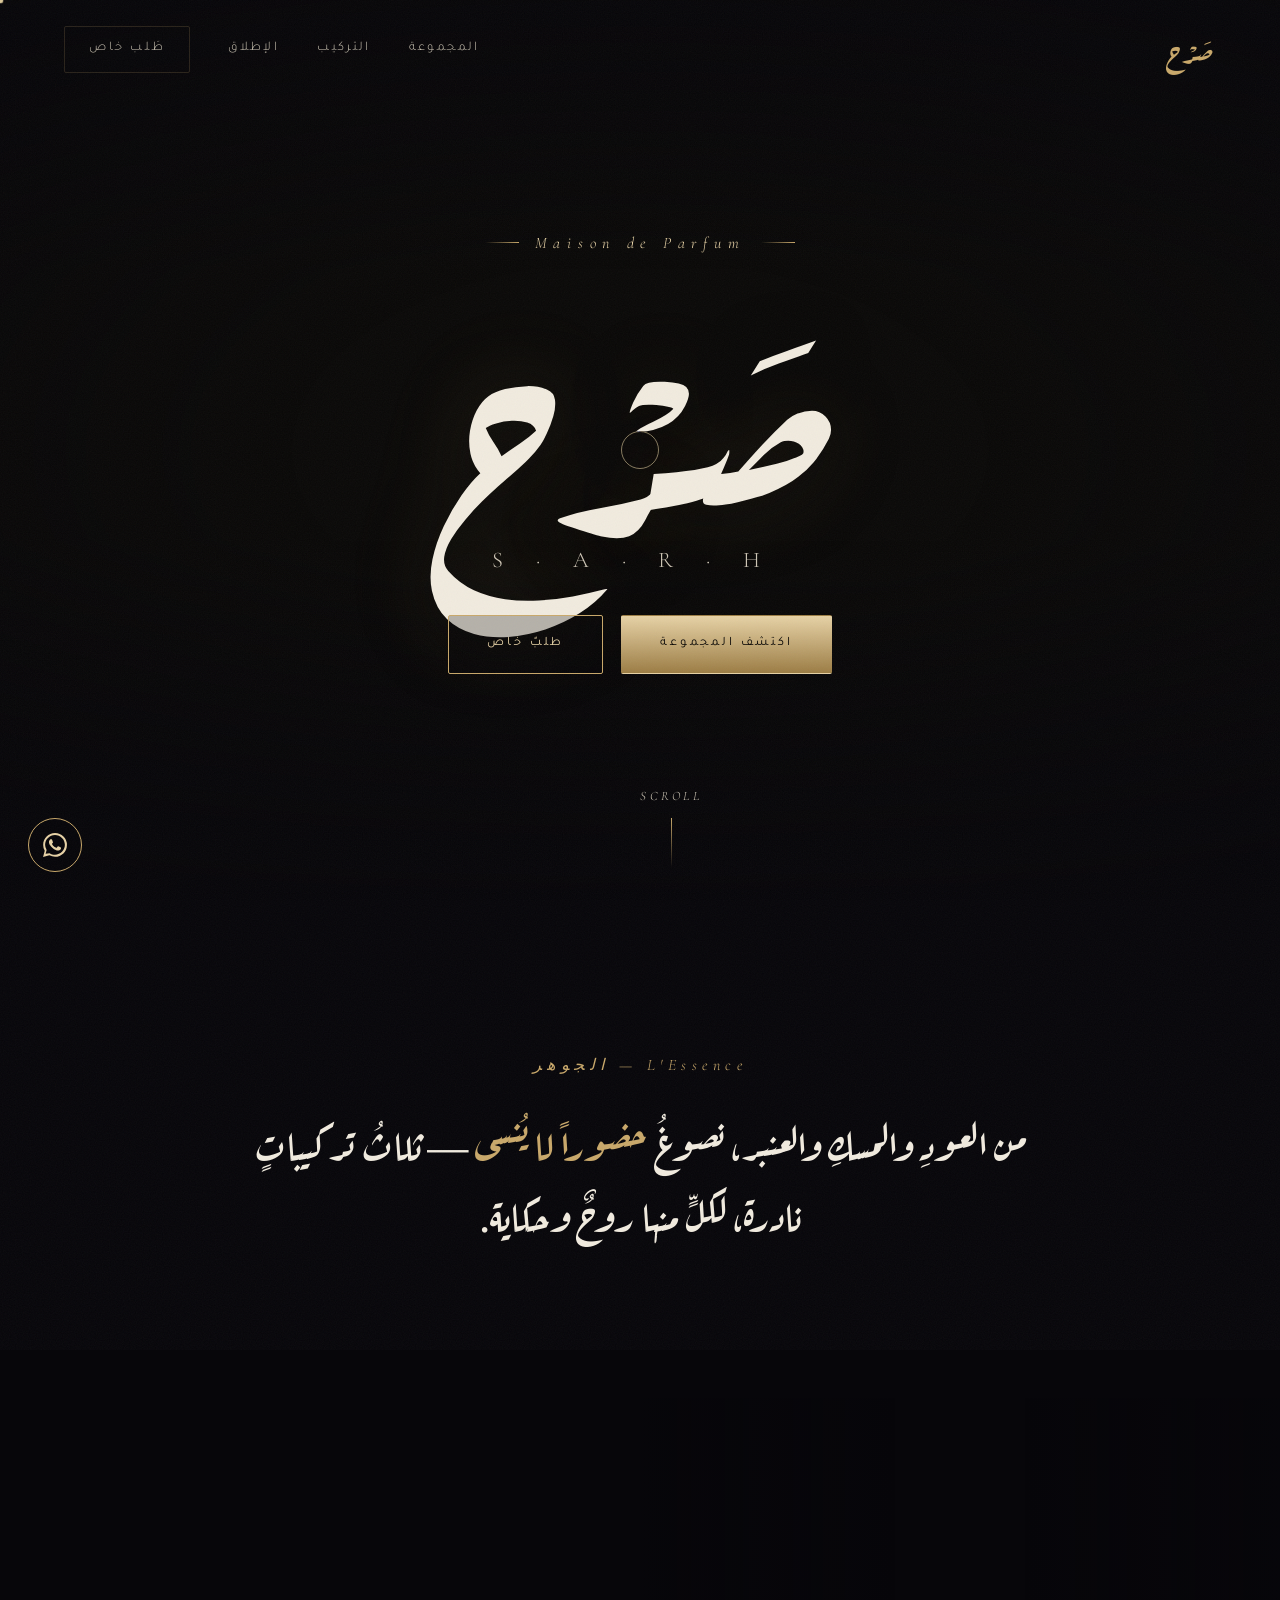
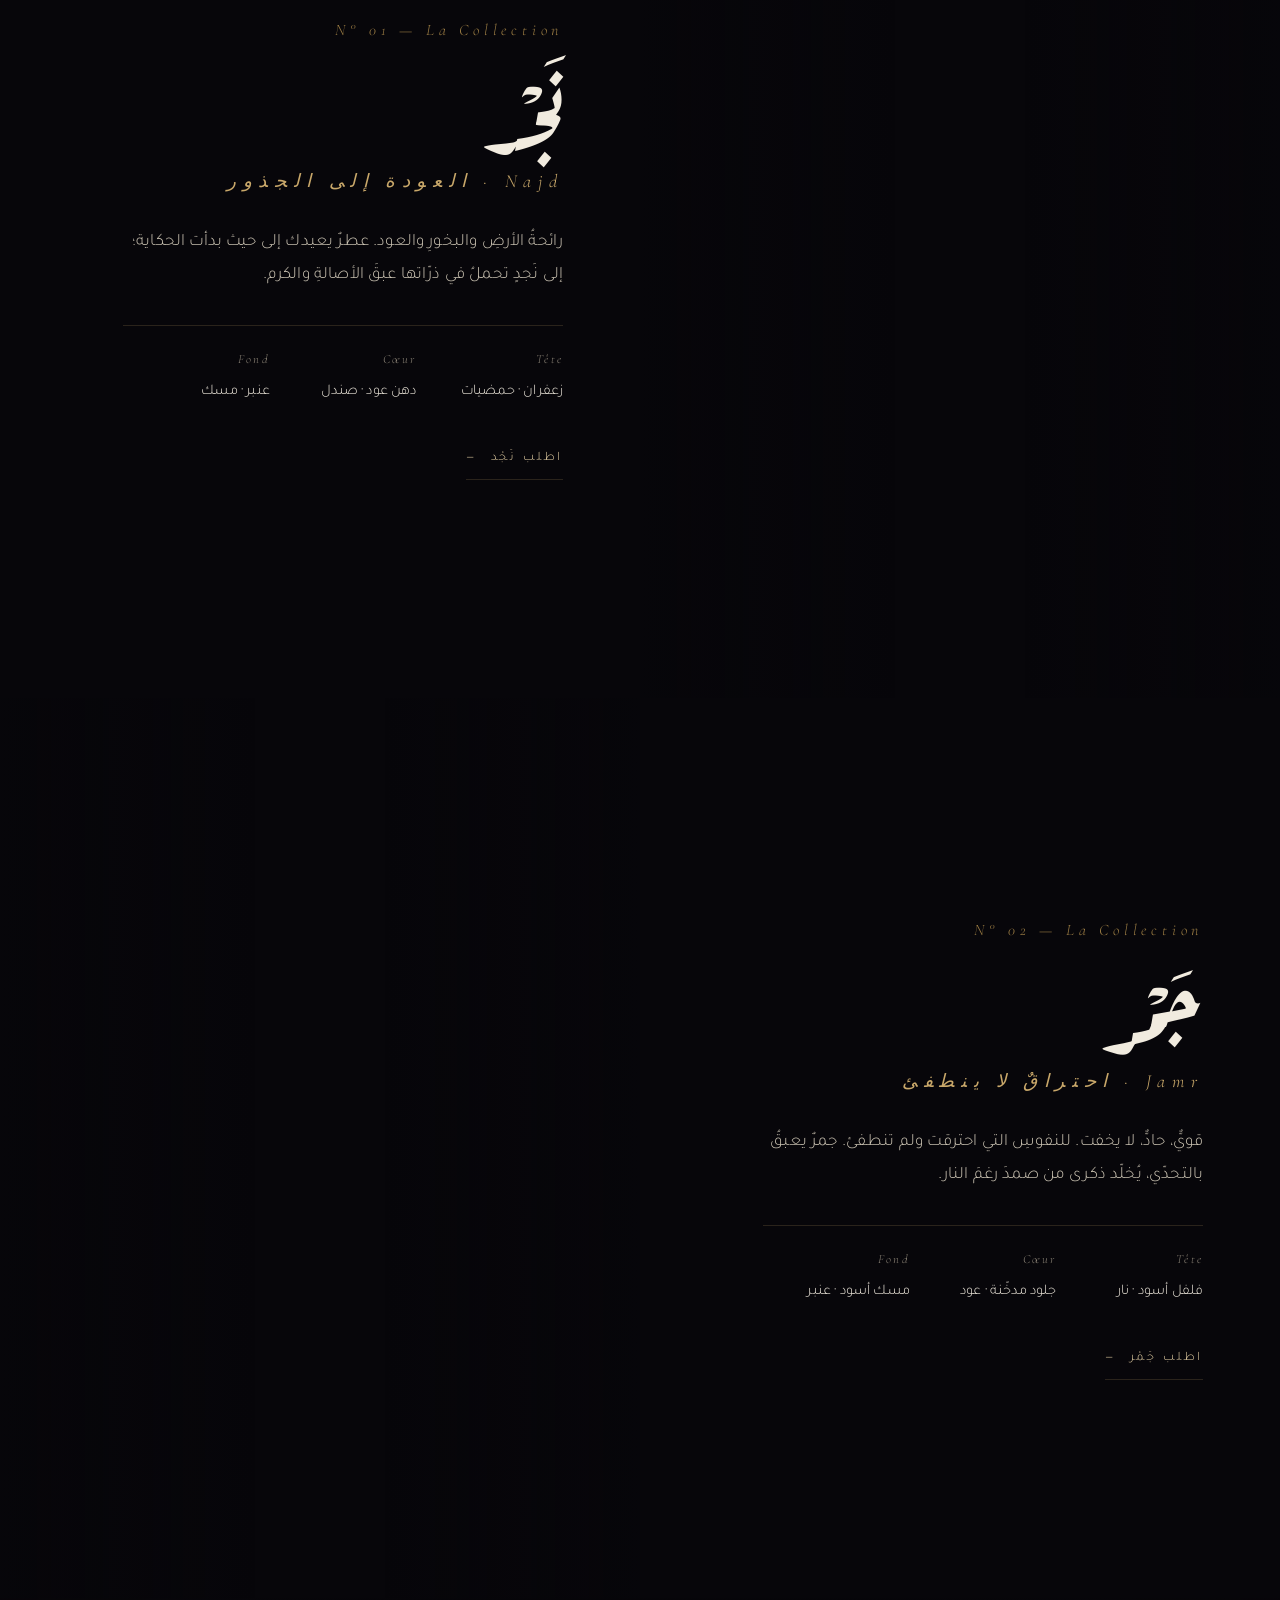
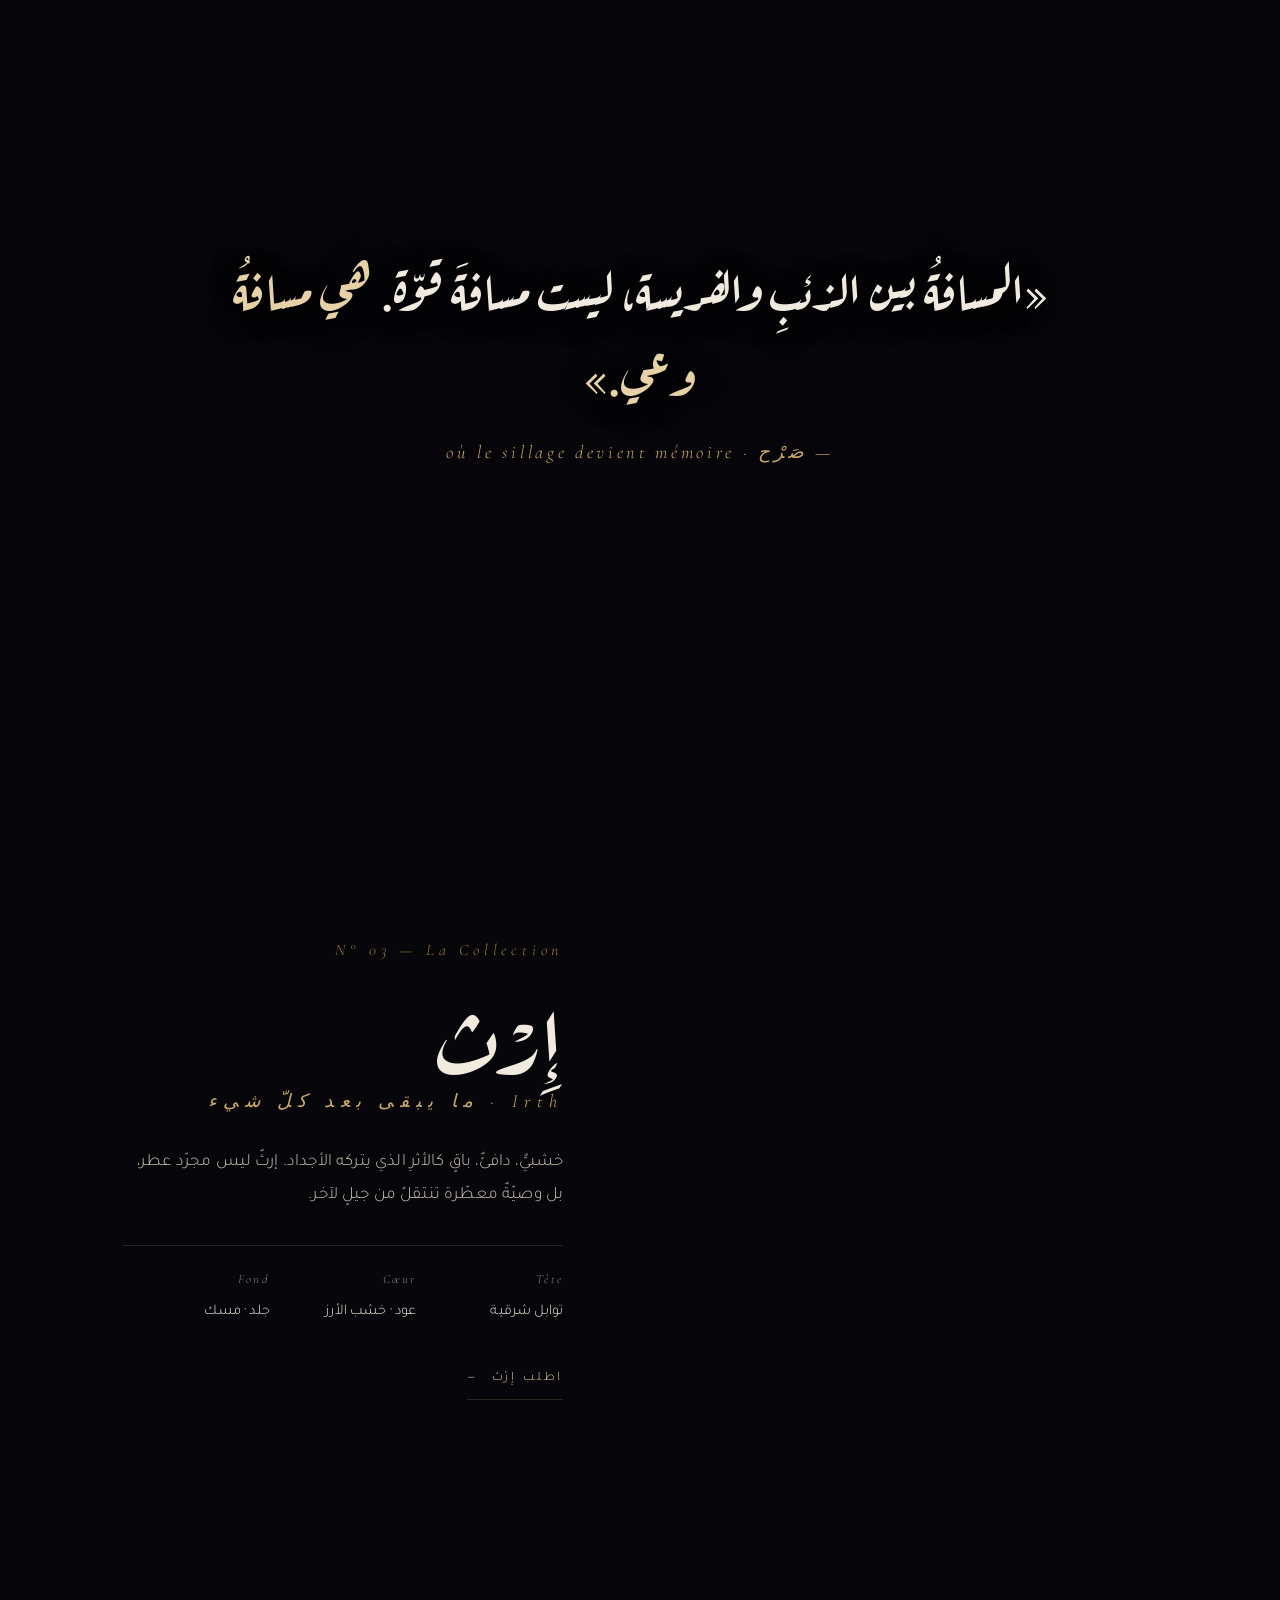
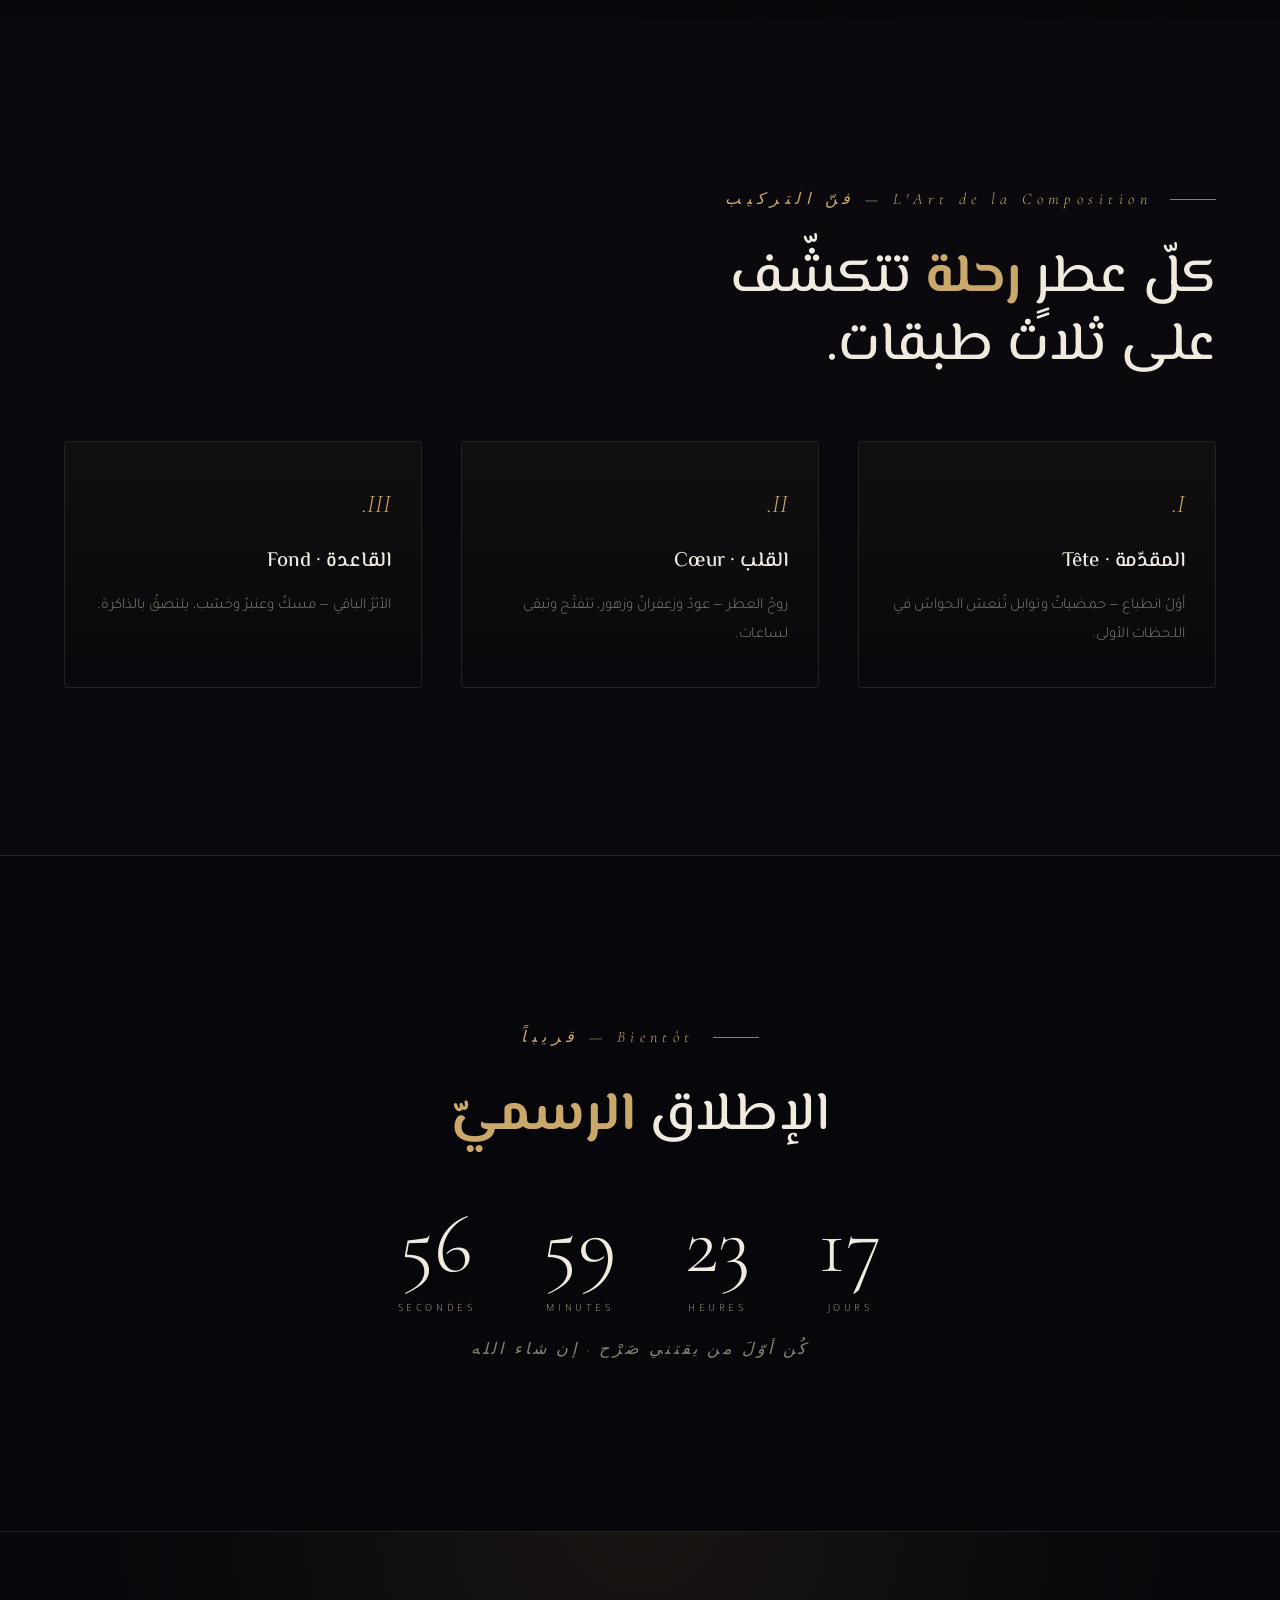
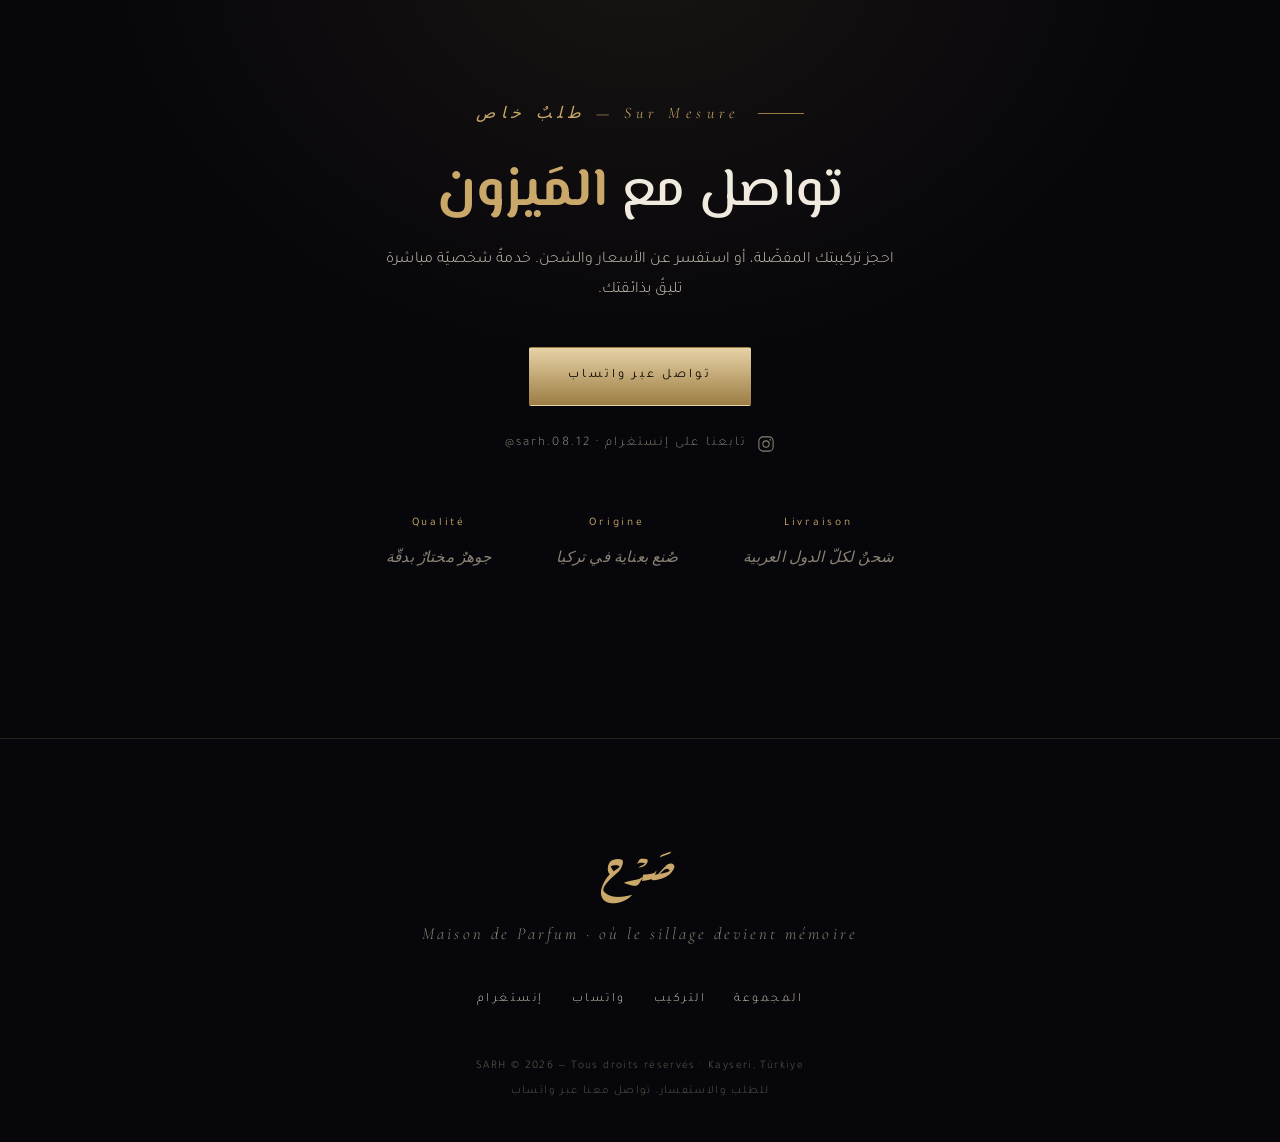
==== commit ffb4de2f: "ربط حساب إنستغرام sarh.08.12 في موقع صَرْح (الفوتر + قسم الطلب)" ====
--- a/public/index.html
+++ b/public/index.html
@@ -3,556 +3,414 @@
 <head>
 <meta charset="utf-8">
 <meta name="viewport" content="width=device-width, initial-scale=1, viewport-fit=cover">
-<meta name="theme-color" content="#0a0a0a">
-<title>صَرْح — حضور لا يُنسى | عطور عربية فاخرة</title>
-<meta name="description" content="صَرْح: ثلاثة عطور عربية فاخرة تجمع الأصالة بالحضور — نجد، جمر، إرث. صُنعت بعناية في تركيا. اطلب الآن عبر واتساب.">
-<meta name="keywords" content="صرح, عطور, عطور عربية, عود, مسك, عنبر, نجد, جمر, إرث, perfume, Sarh">
-
-<!-- Open Graph -->
+<meta name="theme-color" content="#07060a">
+<title>صَرْح — Maison de Parfum · حضورٌ يُخلّد</title>
+<meta name="description" content="صَرْح — بيت عطورٍ شرقيّ فاخر. ثلاث تركيباتٍ نادرة: نَجْد، جَمْر، إِرْث. حضورٌ يُخلّد.">
 <meta property="og:type" content="website">
-<meta property="og:title" content="صَرْح — حضور لا يُنسى">
-<meta property="og:description" content="ثلاثة عطور، ثلاثة فصول من نفس القصة. عطور عربية فاخرة تجمع الأصالة بالحضور.">
+<meta property="og:title" content="صَرْح — Maison de Parfum">
+<meta property="og:description" content="بيت عطورٍ شرقيّ فاخر. حضورٌ يُخلّد.">
+<meta property="og:image" content="https://d8j0ntlcm91z4.cloudfront.net/user_2xcb4Md8Op5lOuHWiiGn4GRI1pQ/hf_20260630_050605_25ba69f6-6bab-441c-8e19-649773266fbb.png">
 <meta property="og:locale" content="ar_AR">
 
 <link rel="preconnect" href="https://fonts.googleapis.com">
 <link rel="preconnect" href="https://fonts.gstatic.com" crossorigin>
-<link href="https://fonts.googleapis.com/css2?family=Amiri:wght@400;700&family=Cairo:wght@300;400;600;700;900&family=Scheherazade+New:wght@400;700&display=swap" rel="stylesheet">
+<link rel="preconnect" href="https://d8j0ntlcm91z4.cloudfront.net" crossorigin>
+<link href="https://fonts.googleapis.com/css2?family=Aref+Ruqaa:wght@400;700&family=Cormorant+Garamond:ital,wght@0,300;0,400;0,500;0,600;1,400;1,500&family=El+Messiri:wght@400;500;600&family=Tajawal:wght@200;300;400;500;700&display=swap" rel="stylesheet">
 
 <style>
 :root{
-  --gold:#d4af37;
-  --gold-bright:#f0d574;
-  --gold-deep:#8a6d1f;
-  --bg:#080807;
-  --bg-2:#0f0e0c;
-  --ink:#e8dcc0;
-  --ink-soft:#a89878;
-  --ink-dim:#6a5e3a;
-  --line:rgba(212,175,55,.18);
-  --sans:'Cairo',system-ui,sans-serif;
-  --serif:'Amiri','Scheherazade New',serif;
+  --noir:#07060a; --noir-2:#0b090d; --noir-3:#0f0c11;
+  --champ:#c9a86a; --champ-lt:#e7d2a6; --champ-dp:#9c7d44;
+  --cream:#f1ebdf; --cream-2:#cfc7b6; --muted:#8a8275; --muted-2:#5e584e;
+  --line:rgba(201,168,106,.18); --line-2:rgba(241,235,223,.09);
+  --disp-ar:'Aref Ruqaa',serif; --disp-lt:'Cormorant Garamond',serif;
+  --head-ar:'El Messiri',serif; --body:'Tajawal',system-ui,sans-serif;
+  --ease:cubic-bezier(.16,1,.3,1);
+  --img-hero:url("https://d8j0ntlcm91z4.cloudfront.net/user_2xcb4Md8Op5lOuHWiiGn4GRI1pQ/hf_20260630_050605_25ba69f6-6bab-441c-8e19-649773266fbb.png");
 }
-
 *{margin:0;padding:0;box-sizing:border-box}
-html{scroll-behavior:smooth}
-body{
-  font-family:var(--sans);
-  background:var(--bg);
-  color:var(--ink);
-  line-height:1.9;
-  overflow-x:hidden;
-  -webkit-font-smoothing:antialiased;
+html{scroll-behavior:smooth;-webkit-text-size-adjust:100%}
+body{font-family:var(--body);font-weight:300;background:var(--noir);color:var(--cream);
+  line-height:1.9;overflow-x:hidden;letter-spacing:.01em;-webkit-font-smoothing:antialiased}
+body.lock{overflow:hidden;height:100vh}
+a{color:inherit;text-decoration:none}
+img{display:block;max-width:100%}
+::selection{background:var(--champ);color:#000}
+button{font-family:inherit}
+
+/* grain + vignette */
+.grain{position:fixed;inset:-50%;z-index:300;pointer-events:none;opacity:.045;
+  background-image:url("data:image/svg+xml,%3Csvg xmlns='http://www.w3.org/2000/svg' width='200' height='200'%3E%3Cfilter id='n'%3E%3CfeTurbulence type='fractalNoise' baseFrequency='.85' numOctaves='3' stitchTiles='stitch'/%3E%3C/filter%3E%3Crect width='100%25' height='100%25' filter='url(%23n)'/%3E%3C/svg%3E");
+  animation:grain 8s steps(8) infinite}
+@keyframes grain{0%{transform:translate(0,0)}10%{transform:translate(-4%,-4%)}30%{transform:translate(3%,-2%)}50%{transform:translate(-2%,4%)}70%{transform:translate(4%,2%)}90%{transform:translate(-3%,1%)}100%{transform:translate(0,0)}}
+
+/* cursor */
+.cur,.cur-r{position:fixed;top:0;left:0;z-index:400;pointer-events:none;border-radius:50%;mix-blend-mode:difference;will-change:transform}
+.cur{width:7px;height:7px;background:var(--champ-lt);transform:translate(-50%,-50%)}
+.cur-r{width:38px;height:38px;border:1px solid rgba(231,210,166,.6);transform:translate(-50%,-50%);transition:width .3s var(--ease),height .3s var(--ease),background .3s}
+.cur-r.grow{width:74px;height:74px;background:rgba(231,210,166,.06);border-color:transparent}
+@media(hover:none),(pointer:coarse){.cur,.cur-r{display:none}}
+
+/* preloader */
+#pre{position:fixed;inset:0;z-index:500;background:var(--noir);display:flex;flex-direction:column;align-items:center;justify-content:center;gap:28px;transition:opacity 1s var(--ease),visibility 1s}
+#pre.done{opacity:0;visibility:hidden}
+#pre .mk{font-family:var(--disp-ar);font-size:clamp(3rem,11vw,5.5rem);color:var(--champ);letter-spacing:.04em;opacity:0;animation:fadeUp 1.3s var(--ease) .2s forwards}
+#pre .ln{width:1px;height:0;background:linear-gradient(var(--champ),transparent);animation:gl 1.5s var(--ease) .5s forwards}
+@keyframes gl{to{height:64px}}
+#pre .ct{font-family:var(--disp-lt);font-size:1rem;letter-spacing:.5em;color:var(--muted)}
+@keyframes fadeUp{from{opacity:0;transform:translateY(20px)}to{opacity:1;transform:translateY(0)}}
+
+#prog{position:fixed;top:0;right:0;height:2px;width:0;z-index:210;background:linear-gradient(90deg,var(--champ-dp),var(--champ-lt))}
+
+/* nav */
+nav{position:fixed;top:0;right:0;left:0;z-index:200;display:flex;align-items:center;justify-content:space-between;
+  padding:26px clamp(22px,5vw,68px);transition:padding .5s var(--ease),background .5s,border-color .5s;border-bottom:1px solid transparent}
+nav.shr{padding:15px clamp(22px,5vw,68px);background:rgba(7,6,10,.72);backdrop-filter:blur(18px) saturate(1.2);border-color:var(--line)}
+.brand{font-family:var(--disp-ar);font-size:1.9rem;color:var(--champ);letter-spacing:.05em;line-height:1}
+.nav-links{display:flex;gap:38px;align-items:center}
+.nav-links a{font-size:.82rem;letter-spacing:.18em;color:var(--cream-2);position:relative;transition:color .4s}
+.nav-links a::after{content:'';position:absolute;right:50%;bottom:-7px;width:0;height:1px;background:var(--champ);transition:width .4s var(--ease),right .4s var(--ease)}
+.nav-links a:hover{color:var(--champ-lt)}.nav-links a:hover::after{width:100%;right:0}
+.nav-cta{padding:10px 24px;border:1px solid var(--line);border-radius:2px;letter-spacing:.2em!important}
+.nav-cta::after{display:none!important}.nav-cta:hover{border-color:var(--champ);background:rgba(201,168,106,.06)}
+.burger{display:none;width:30px;height:16px;position:relative;background:none;border:none;cursor:pointer}
+.burger span{position:absolute;right:0;width:100%;height:1px;background:var(--champ);transition:.4s var(--ease)}
+.burger span:nth-child(1){top:0}.burger span:nth-child(2){top:50%;transform:translateY(-50%)}.burger span:nth-child(3){bottom:0}
+
+/* ===== HERO (full-bleed photo) ===== */
+.hero{position:relative;height:100svh;min-height:600px;overflow:hidden;display:flex;align-items:center;justify-content:center}
+.hero-img{position:absolute;inset:-8% 0;width:100%;height:116%;z-index:0;background:var(--img-hero) center/cover no-repeat,#0a0908;will-change:transform}
+.hero-scrim{position:absolute;inset:0;z-index:1;background:
+  radial-gradient(ellipse 90% 70% at 50% 50%,transparent 30%,rgba(7,6,10,.5) 75%,rgba(7,6,10,.92) 100%),
+  linear-gradient(180deg,rgba(7,6,10,.55),transparent 30%,transparent 60%,rgba(7,6,10,.85))}
+.hero-inner{position:relative;z-index:2;text-align:center;padding:0 22px}
+.hero .kicker{display:inline-flex;align-items:center;gap:16px;font-family:var(--disp-lt);font-style:italic;font-size:1rem;letter-spacing:.42em;color:var(--champ-lt);margin-bottom:26px;opacity:0;animation:fadeUp 1.4s var(--ease) .3s forwards}
+.hero .kicker::before,.hero .kicker::after{content:'';width:34px;height:1px;background:linear-gradient(90deg,transparent,var(--champ))}
+.hero h1{font-family:var(--disp-ar);font-weight:400;font-size:clamp(5rem,25vw,17rem);line-height:.9;color:var(--cream);letter-spacing:.02em;margin-bottom:10px;opacity:0;animation:fadeUp 1.6s var(--ease) .5s forwards;text-shadow:0 10px 60px rgba(0,0,0,.6),0 0 90px rgba(201,168,106,.2)}
+.hero .latin{font-family:var(--disp-lt);font-weight:300;font-size:clamp(1rem,3vw,1.4rem);letter-spacing:.62em;color:var(--cream-2);text-indent:.62em;margin-bottom:34px;opacity:0;animation:fadeUp 1.6s var(--ease) .7s forwards}
+.hero-cta{display:flex;gap:18px;justify-content:center;flex-wrap:wrap;opacity:0;animation:fadeUp 1.6s var(--ease) .95s forwards}
+.scrolldown{position:absolute;bottom:32px;left:50%;transform:translateX(-50%);z-index:2;display:flex;flex-direction:column;align-items:center;gap:10px;font-family:var(--disp-lt);font-style:italic;font-size:.8rem;letter-spacing:.3em;color:var(--cream-2);opacity:0;animation:fadeUp 1.6s var(--ease) 1.3s forwards}
+.scrolldown i{width:1px;height:50px;background:linear-gradient(var(--champ),transparent);position:relative;overflow:hidden}
+.scrolldown i::after{content:'';position:absolute;top:-50px;left:0;width:1px;height:50px;background:var(--champ-lt);animation:dd 2.4s var(--ease) infinite}
+@keyframes dd{0%{top:-50px}60%,100%{top:50px}}
+
+.btn{position:relative;display:inline-flex;align-items:center;gap:12px;font-weight:400;font-size:.8rem;letter-spacing:.22em;padding:16px 38px;border-radius:2px;cursor:pointer;overflow:hidden;border:1px solid var(--champ);color:var(--champ-lt);background:rgba(7,6,10,.25);backdrop-filter:blur(4px);transition:color .5s var(--ease)}
+.btn span{position:relative;z-index:2}
+.btn::before{content:'';position:absolute;inset:0;z-index:1;background:var(--champ);transform:scaleX(0);transform-origin:right;transition:transform .55s var(--ease)}
+.btn:hover{color:#0a0805}.btn:hover::before{transform:scaleX(1);transform-origin:left}
+.btn.solid{background:linear-gradient(180deg,var(--champ-lt),var(--champ-dp));color:#0a0805;border-color:transparent}
+.btn.solid::before{background:var(--cream)}
+
+/* intro strip */
+.intro{text-align:center;padding:clamp(80px,12vw,150px) 22px;max-width:840px;margin:0 auto}
+.intro .lbl{font-family:var(--disp-lt);font-style:italic;letter-spacing:.34em;color:var(--champ);font-size:1rem;margin-bottom:26px;display:block}
+.intro p{font-family:var(--disp-ar);font-size:clamp(1.5rem,4.4vw,2.6rem);line-height:1.7;color:var(--cream)}
+.intro p b{color:var(--champ);font-weight:400}
+
+/* ===== scent panels (editorial split) ===== */
+.scent{position:relative;display:grid;grid-template-columns:1fr 1fr;min-height:100svh;align-items:center}
+.scent.rev .scent-photo{order:2}
+.scent-photo{position:relative;height:100%;min-height:60vh;overflow:hidden}
+.scent-photo .ph{position:absolute;inset:0;background-size:cover;background-position:center;transform:scale(1.12);transition:transform 1.6s var(--ease);will-change:transform}
+.scent-photo.in .ph{transform:scale(1)}
+.scent-photo::after{content:'';position:absolute;inset:0;background:linear-gradient(90deg,rgba(7,6,10,.5),transparent 40%,transparent 60%,rgba(7,6,10,.5))}
+.scent.rev .scent-photo::after{background:linear-gradient(270deg,rgba(7,6,10,.5),transparent 40%,transparent 60%,rgba(7,6,10,.5))}
+.scent-body{padding:clamp(50px,7vw,90px) clamp(30px,6vw,84px);position:relative}
+.scent-body .no{font-family:var(--disp-lt);font-size:1rem;font-style:italic;letter-spacing:.3em;color:var(--champ-dp);display:block;margin-bottom:18px}
+.scent-body .ar{font-family:var(--disp-ar);font-size:clamp(3.2rem,9vw,5.8rem);color:var(--cream);line-height:1;margin-bottom:8px}
+.scent-body .lt{font-family:var(--disp-lt);font-style:italic;font-size:1.15rem;letter-spacing:.36em;color:var(--champ);margin-bottom:28px}
+.scent-body .desc{font-size:1.08rem;color:var(--cream-2);max-width:440px;margin-bottom:32px}
+.notes{display:flex;gap:0;margin-bottom:36px;border-top:1px solid var(--line);padding-top:22px;max-width:440px}
+.notes div{flex:1;padding-left:16px}
+.notes .nk{font-family:var(--disp-lt);font-style:italic;font-size:.78rem;letter-spacing:.18em;color:var(--muted);display:block;margin-bottom:5px}
+.notes .nv{font-size:.92rem;color:var(--cream)}
+.scent-order{display:inline-flex;align-items:center;gap:14px;font-size:.8rem;letter-spacing:.22em;color:var(--champ-lt);border-bottom:1px solid var(--line);padding-bottom:8px;transition:gap .4s var(--ease),border-color .4s}
+.scent-order:hover{gap:22px;border-color:var(--champ)}
+
+/* reveal */
+.rv{opacity:0;transform:translateY(40px);transition:opacity 1.1s var(--ease),transform 1.1s var(--ease)}
+.rv.in{opacity:1;transform:none}
+.rv.dl1{transition-delay:.12s}.rv.dl2{transition-delay:.24s}.rv.dl3{transition-delay:.36s}
+
+/* cinematic quote band */
+.band{position:relative;height:80svh;min-height:480px;display:flex;align-items:center;justify-content:center;text-align:center;overflow:hidden}
+.band-img{position:absolute;inset:-10% 0;height:120%;background:var(--img-hero) center/cover no-repeat;z-index:0;will-change:transform;filter:brightness(.5)}
+.band::after{content:'';position:absolute;inset:0;z-index:1;background:radial-gradient(ellipse at center,rgba(7,6,10,.4),rgba(7,6,10,.85))}
+.band-q{position:relative;z-index:2;max-width:880px;padding:0 24px}
+.band-q .q{font-family:var(--disp-ar);font-size:clamp(1.8rem,5.2vw,3.3rem);line-height:1.6;color:var(--cream);margin-bottom:22px;text-shadow:0 4px 30px rgba(0,0,0,.6)}
+.band-q .q b{color:var(--champ-lt);font-weight:400}
+.band-q .sig{font-family:var(--disp-lt);font-style:italic;font-size:1.15rem;letter-spacing:.2em;color:var(--champ)}
+
+/* composition */
+.compo{padding:clamp(90px,13vw,170px) clamp(22px,5vw,68px);background:var(--noir-2)}
+.wrap{max-width:1180px;margin:0 auto}
+.lbl-c{display:flex;align-items:center;gap:18px;font-family:var(--disp-lt);font-style:italic;font-size:1rem;letter-spacing:.34em;color:var(--champ);margin-bottom:30px}
+.lbl-c::before{content:'';width:46px;height:1px;background:var(--champ-dp)}
+.lbl-c.center{justify-content:center}
+.h-sec{font-family:var(--head-ar);font-weight:500;font-size:clamp(2rem,5.5vw,3.4rem);line-height:1.25;color:var(--cream)}
+.h-sec b{color:var(--champ)}
+.compo-grid{display:grid;grid-template-columns:repeat(3,1fr);gap:clamp(20px,3vw,40px);margin-top:60px}
+.layer{padding:38px 30px;border:1px solid var(--line-2);border-radius:4px;background:linear-gradient(180deg,rgba(201,168,106,.04),transparent);transition:.5s var(--ease)}
+.layer:hover{border-color:var(--champ);transform:translateY(-8px)}
+.layer .rn{font-family:var(--disp-lt);font-style:italic;font-size:1.6rem;color:var(--champ);display:block;margin-bottom:14px}
+.layer h4{font-family:var(--head-ar);font-weight:500;font-size:1.3rem;color:var(--cream);margin-bottom:10px}
+.layer p{font-size:.95rem;color:var(--muted);font-weight:300}
+
+/* launch */
+.launch{text-align:center;padding:clamp(90px,13vw,170px) 22px;background:var(--noir);border-block:1px solid var(--line)}
+.cd{display:flex;justify-content:center;gap:clamp(18px,6vw,68px);margin:52px 0 14px}
+.cd-u{display:flex;flex-direction:column;align-items:center;gap:13px}
+.cd-u .n{font-family:var(--disp-lt);font-weight:300;font-size:clamp(3rem,10vw,5.2rem);line-height:1;color:var(--cream)}
+.cd-u .l{font-size:.7rem;letter-spacing:.32em;color:var(--muted)}
+
+/* order */
+.order{text-align:center;padding:clamp(90px,13vw,170px) 22px;background:radial-gradient(ellipse 70% 90% at 50% 0%,rgba(201,168,106,.09),transparent 60%),var(--noir)}
+.order p{max-width:520px;margin:18px auto 42px;color:var(--cream-2)}
+.ig-link{display:inline-flex;align-items:center;gap:10px;font-size:.82rem;letter-spacing:.16em;color:var(--muted);transition:color .4s}
+.ig-link svg{width:18px;height:18px}
+.ig-link:hover{color:var(--champ-lt)}
+.order-meta{margin-top:46px;display:flex;gap:clamp(24px,6vw,64px);justify-content:center;flex-wrap:wrap}
+.order-meta div{font-family:var(--disp-lt);font-style:italic;font-size:.95rem;color:var(--muted)}
+.order-meta b{display:block;font-family:var(--body);font-weight:400;font-style:normal;font-size:.72rem;letter-spacing:.24em;color:var(--champ);margin-bottom:8px}
+
+footer{background:var(--noir);border-top:1px solid var(--line);padding:78px 22px 38px;text-align:center}
+.f-mk{font-family:var(--disp-ar);font-size:3rem;color:var(--champ);letter-spacing:.05em;margin-bottom:10px}
+.f-tag{font-family:var(--disp-lt);font-style:italic;font-size:1.05rem;letter-spacing:.18em;color:var(--muted);margin-bottom:38px}
+.f-links{display:flex;gap:28px;justify-content:center;flex-wrap:wrap;margin-bottom:42px;font-size:.78rem;letter-spacing:.2em;color:var(--cream-2)}
+.f-links a{transition:color .4s}.f-links a:hover{color:var(--champ)}
+.f-copy{font-size:.72rem;letter-spacing:.12em;color:var(--muted-2);line-height:2.2}
+
+.fab{position:fixed;bottom:28px;left:28px;z-index:180;width:54px;height:54px;border-radius:50%;border:1px solid var(--champ);background:rgba(7,6,10,.6);backdrop-filter:blur(10px);display:flex;align-items:center;justify-content:center;color:var(--champ-lt);transition:.45s var(--ease)}
+.fab:hover{background:var(--champ);color:#0a0805;transform:scale(1.08)}.fab svg{width:24px;height:24px}
+
+@media(max-width:880px){
+  .scent,.scent.rev{grid-template-columns:1fr}
+  .scent .scent-photo,.scent.rev .scent-photo{order:-1;min-height:62vh}
+  .scent{min-height:auto}
+  .compo-grid{grid-template-columns:1fr}
+  .nav-links{position:fixed;inset:0;flex-direction:column;justify-content:center;gap:38px;background:rgba(7,6,10,.97);backdrop-filter:blur(20px);transform:translateY(-100%);transition:transform .6s var(--ease);z-index:199}
+  .nav-links.open{transform:translateY(0)}.nav-links a{font-size:1.05rem}
+  .burger{display:block;z-index:200}
+  .burger.x span:nth-child(1){top:50%;transform:translateY(-50%) rotate(45deg)}
+  .burger.x span:nth-child(2){opacity:0}
+  .burger.x span:nth-child(3){bottom:50%;transform:translateY(50%) rotate(-45deg)}
 }
-body.loading{overflow:hidden;height:100vh}
-a{color:inherit;text-decoration:none}
-img{max-width:100%;display:block}
-::selection{background:var(--gold);color:#000}
-
-/* ============ Preloader ============ */
-#preloader{
-  position:fixed;inset:0;z-index:9999;
-  background:var(--bg);
-  display:flex;flex-direction:column;align-items:center;justify-content:center;
-  transition:opacity .8s ease,visibility .8s ease;
-}
-#preloader.hide{opacity:0;visibility:hidden}
-.pre-mark{
-  font-family:var(--serif);
-  font-size:clamp(3rem,12vw,6rem);
-  color:var(--gold);
-  letter-spacing:.15em;
-  position:relative;
-  animation:preFloat 2.4s ease-in-out infinite;
-}
-.pre-mark::after{
-  content:'';position:absolute;left:50%;bottom:-18px;transform:translateX(-50%);
-  width:0;height:1px;background:linear-gradient(90deg,transparent,var(--gold),transparent);
-  animation:preLine 1.8s ease forwards .3s;
-}
-@keyframes preLine{to{width:160px}}
-@keyframes preFloat{0%,100%{transform:translateY(0);opacity:.85}50%{transform:translateY(-8px);opacity:1}}
-.pre-sub{margin-top:34px;color:var(--ink-dim);font-size:.8rem;letter-spacing:.5em;text-indent:.5em}
-
-/* ============ Smoke / particles canvas ============ */
-#smoke{position:fixed;inset:0;z-index:0;pointer-events:none;opacity:.55}
-
-/* ============ Progress + nav ============ */
-#progress{position:fixed;top:0;right:0;height:3px;width:0;z-index:200;
-  background:linear-gradient(90deg,var(--gold-deep),var(--gold-bright));box-shadow:0 0 12px var(--gold)}
-nav{
-  position:fixed;top:0;right:0;left:0;z-index:150;
-  display:flex;align-items:center;justify-content:space-between;
-  padding:18px clamp(20px,5vw,60px);
-  transition:background .4s,padding .4s,backdrop-filter .4s;
-}
-nav.scrolled{background:rgba(8,8,7,.82);backdrop-filter:blur(14px);padding:12px clamp(20px,5vw,60px);border-bottom:1px solid var(--line)}
-.brand{font-family:var(--serif);font-size:1.7rem;color:var(--gold);letter-spacing:.12em}
-.nav-links{display:flex;gap:30px;align-items:center}
-.nav-links a{font-size:.92rem;color:var(--ink-soft);position:relative;transition:color .3s}
-.nav-links a::after{content:'';position:absolute;right:0;bottom:-6px;width:0;height:1px;background:var(--gold);transition:width .3s}
-.nav-links a:hover{color:var(--gold)}
-.nav-links a:hover::after{width:100%}
-.nav-cta{border:1px solid var(--gold);color:var(--gold)!important;padding:8px 20px;border-radius:30px;transition:all .3s}
-.nav-cta:hover{background:var(--gold);color:#000!important;box-shadow:0 0 20px rgba(212,175,55,.4)}
-.nav-cta::after{display:none!important}
-.burger{display:none;flex-direction:column;gap:5px;cursor:pointer;background:none;border:none;padding:6px}
-.burger span{width:26px;height:2px;background:var(--gold);transition:.3s}
-
-/* ============ Hero ============ */
-.hero{
-  position:relative;z-index:1;min-height:100vh;
-  display:flex;flex-direction:column;align-items:center;justify-content:center;
-  text-align:center;padding:120px 20px 80px;overflow:hidden;
-}
-.hero-bg{position:absolute;inset:0;z-index:-1;
-  background:radial-gradient(ellipse 80% 60% at 50% 40%,rgba(212,175,55,.10),transparent 70%),
-             radial-gradient(ellipse at 50% 100%,rgba(26,22,12,.9),var(--bg) 75%)}
-.hero-bg::before{content:'';position:absolute;inset:0;
-  background:url("data:image/svg+xml,%3Csvg xmlns='http://www.w3.org/2000/svg' width='60' height='60'%3E%3Cpath d='M0 0h60v60H0z' fill='none'/%3E%3Cpath d='M30 0v60M0 30h60' stroke='%23d4af37' stroke-width='.3' opacity='.05'/%3E%3C/svg%3E");
-  opacity:.6}
-.hero .eyebrow{
-  font-size:.85rem;letter-spacing:.55em;color:var(--gold-deep);text-indent:.55em;
-  margin-bottom:28px;opacity:0;animation:rise 1s ease forwards .3s}
-.hero h1{
-  font-family:var(--serif);font-weight:700;
-  font-size:clamp(4rem,18vw,11rem);line-height:1;color:var(--gold);
-  letter-spacing:.05em;text-shadow:0 0 60px rgba(212,175,55,.25);
-  opacity:0;animation:rise 1.1s ease forwards .5s}
-.hero h1 .dot{color:var(--ink)}
-.hero .tagline{
-  margin-top:24px;font-size:clamp(1.05rem,3.4vw,1.7rem);font-weight:300;
-  color:var(--ink-soft);letter-spacing:.08em;max-width:640px;
-  opacity:0;animation:rise 1.1s ease forwards .75s}
-.hero .quote{
-  margin-top:42px;font-family:var(--serif);font-size:clamp(1.1rem,3vw,1.45rem);
-  color:var(--gold-bright);max-width:680px;line-height:1.8;
-  opacity:0;animation:rise 1.1s ease forwards 1s}
-.hero-actions{margin-top:48px;display:flex;gap:18px;flex-wrap:wrap;justify-content:center;
-  opacity:0;animation:rise 1.1s ease forwards 1.2s}
-.btn{
-  font-family:var(--sans);font-size:1rem;font-weight:600;cursor:pointer;
-  padding:15px 38px;border-radius:40px;transition:all .35s;position:relative;overflow:hidden;
-  border:1px solid var(--gold);display:inline-flex;align-items:center;gap:10px}
-.btn-primary{background:linear-gradient(135deg,var(--gold),var(--gold-deep));color:#000;
-  box-shadow:0 8px 30px rgba(212,175,55,.25)}
-.btn-primary:hover{transform:translateY(-3px);box-shadow:0 14px 40px rgba(212,175,55,.4)}
-.btn-ghost{background:transparent;color:var(--gold)}
-.btn-ghost:hover{background:rgba(212,175,55,.1);transform:translateY(-3px)}
-.scroll-cue{position:absolute;bottom:30px;left:50%;transform:translateX(-50%);
-  display:flex;flex-direction:column;align-items:center;gap:8px;color:var(--ink-dim);
-  font-size:.7rem;letter-spacing:.3em;opacity:0;animation:rise 1s ease forwards 1.6s}
-.scroll-cue .mouse{width:22px;height:36px;border:1px solid var(--ink-dim);border-radius:14px;position:relative}
-.scroll-cue .mouse::after{content:'';position:absolute;top:7px;left:50%;transform:translateX(-50%);
-  width:3px;height:7px;background:var(--gold);border-radius:2px;animation:wheel 1.6s infinite}
-@keyframes wheel{0%{opacity:0;top:6px}40%{opacity:1}100%{opacity:0;top:18px}}
-@keyframes rise{from{opacity:0;transform:translateY(28px)}to{opacity:1;transform:translateY(0)}}
-
-/* ============ Marquee ============ */
-.marquee{border-block:1px solid var(--line);background:var(--bg-2);overflow:hidden;padding:18px 0;position:relative;z-index:1}
-.marquee-track{display:flex;gap:60px;width:max-content;animation:scrollX 28s linear infinite}
-.marquee-track span{font-family:var(--serif);font-size:1.3rem;color:var(--ink-dim);white-space:nowrap;display:flex;align-items:center;gap:60px}
-.marquee-track span::after{content:'✦';color:var(--gold)}
-@keyframes scrollX{to{transform:translateX(50%)}}
-
-/* ============ Sections ============ */
-section{position:relative;z-index:1}
-.wrap{max-width:1180px;margin:0 auto;padding:0 clamp(20px,5vw,40px)}
-.section-pad{padding:clamp(70px,11vw,140px) 0}
-.eyebrow-c{display:block;text-align:center;font-size:.78rem;letter-spacing:.5em;
-  color:var(--gold-deep);text-indent:.5em;margin-bottom:18px}
-.heading{text-align:center;font-family:var(--serif);font-weight:700;
-  font-size:clamp(2.2rem,6vw,3.6rem);color:var(--gold);line-height:1.2;margin-bottom:20px}
-.sub-c{text-align:center;max-width:620px;margin:0 auto 60px;color:var(--ink-soft);font-weight:300;font-size:1.08rem}
-
-/* reveal */
-.reveal{opacity:0;transform:translateY(40px);transition:opacity .9s cubic-bezier(.2,.7,.3,1),transform .9s cubic-bezier(.2,.7,.3,1)}
-.reveal.in{opacity:1;transform:none}
-.reveal.d1{transition-delay:.12s}.reveal.d2{transition-delay:.24s}.reveal.d3{transition-delay:.36s}
-
-/* ============ Products ============ */
-.products{background:linear-gradient(180deg,var(--bg),var(--bg-2) 50%,var(--bg))}
-.grid{display:grid;grid-template-columns:repeat(auto-fit,minmax(290px,1fr));gap:30px}
-.card{
-  position:relative;background:linear-gradient(165deg,rgba(26,22,14,.9),rgba(10,9,7,.95));
-  border:1px solid var(--line);border-radius:20px;padding:42px 32px 34px;
-  text-align:center;overflow:hidden;transition:transform .5s cubic-bezier(.2,.7,.3,1),border-color .5s,box-shadow .5s;
-  transform-style:preserve-3d}
-.card::before{content:'';position:absolute;inset:0;opacity:0;transition:opacity .5s;
-  background:radial-gradient(circle at 50% 0%,rgba(212,175,55,.14),transparent 60%)}
-.card:hover{transform:translateY(-12px);border-color:var(--gold);box-shadow:0 30px 60px -20px rgba(212,175,55,.25)}
-.card:hover::before{opacity:1}
-.card .vial{width:84px;height:84px;margin:0 auto 22px;border-radius:50%;
-  display:flex;align-items:center;justify-content:center;font-size:2.4rem;
-  background:radial-gradient(circle at 35% 30%,rgba(212,175,55,.25),rgba(10,9,7,.4));
-  border:1px solid var(--line);box-shadow:inset 0 0 24px rgba(212,175,55,.12)}
-.card h3{font-family:var(--serif);font-size:2.1rem;color:var(--gold);margin-bottom:6px}
-.card .sub{color:var(--ink-soft);font-size:.95rem;margin-bottom:18px;font-weight:300}
-.card p{color:var(--ink-soft);font-size:1.02rem;font-weight:300;min-height:84px}
-.notes{display:flex;flex-wrap:wrap;gap:8px;justify-content:center;margin-top:22px;padding-top:22px;border-top:1px solid var(--line)}
-.notes span{font-size:.78rem;color:var(--gold-deep);border:1px solid var(--line);
-  padding:5px 12px;border-radius:20px;background:rgba(212,175,55,.04)}
-.card .order{margin-top:24px;display:inline-flex;align-items:center;gap:8px;
-  font-size:.9rem;font-weight:600;color:var(--gold);opacity:.0;transform:translateY(8px);transition:.4s}
-.card:hover .order{opacity:1;transform:none}
-
-/* ============ Pyramid ============ */
-.pyramid-sec{background:var(--bg-2)}
-.pyramid-grid{display:grid;grid-template-columns:1fr 1fr;gap:50px;align-items:center}
-.pyramid{display:flex;flex-direction:column;gap:14px}
-.layer{border:1px solid var(--line);border-radius:14px;padding:20px 26px;
-  background:linear-gradient(135deg,rgba(212,175,55,.05),transparent);transition:.4s}
-.layer:hover{border-color:var(--gold);background:linear-gradient(135deg,rgba(212,175,55,.12),transparent);transform:translateX(-6px)}
-.layer h4{color:var(--gold);font-size:1.15rem;margin-bottom:4px;display:flex;align-items:center;gap:10px}
-.layer .lvl{font-size:.72rem;color:var(--ink-dim);letter-spacing:.2em}
-.layer p{color:var(--ink-soft);font-size:.95rem;font-weight:300}
-.pyramid-vis{position:relative;height:340px;display:flex;flex-direction:column;justify-content:flex-end;align-items:center;gap:6px}
-.tri{width:100%;clip-path:polygon(50% 0,100% 100%,0 100%);background:linear-gradient(180deg,var(--gold-bright),var(--gold-deep));height:340px;
-  display:flex;align-items:center;justify-content:center;position:absolute;opacity:.9;
-  filter:drop-shadow(0 0 40px rgba(212,175,55,.3))}
-.tri-labels{position:relative;z-index:2;height:340px;width:100%;display:flex;flex-direction:column;justify-content:space-around;align-items:center;text-align:center;color:#1a1505;font-weight:700;padding:30px 0}
-.tri-labels div span{display:block;font-size:.7rem;font-weight:400;opacity:.7}
-
-/* ============ Story ============ */
-.story{background:linear-gradient(180deg,var(--bg),#0c0b09);position:relative}
-.story::before{content:'صَرْح';position:absolute;font-family:var(--serif);
-  font-size:clamp(8rem,30vw,22rem);color:rgba(212,175,55,.025);
-  top:50%;left:50%;transform:translate(-50%,-50%);pointer-events:none;white-space:nowrap}
-.story-content{max-width:760px;margin:0 auto;text-align:center;position:relative}
-.story-content .big{font-family:var(--serif);font-size:clamp(1.6rem,5vw,2.6rem);
-  color:var(--gold);line-height:1.6;margin-bottom:36px}
-.story-content p{color:var(--ink-soft);font-weight:300;font-size:1.12rem;margin-bottom:22px}
-.story-content .sign{margin-top:40px;font-family:var(--serif);font-size:1.4rem;color:var(--gold-bright)}
-
-/* ============ Values ============ */
-.values-grid{display:grid;grid-template-columns:repeat(auto-fit,minmax(220px,1fr));gap:26px}
-.value{text-align:center;padding:36px 24px;border:1px solid var(--line);border-radius:18px;
-  background:rgba(255,255,255,.012);transition:.4s}
-.value:hover{transform:translateY(-8px);border-color:var(--gold)}
-.value .ic{font-size:2.2rem;margin-bottom:16px}
-.value h4{color:var(--gold);font-size:1.2rem;margin-bottom:8px}
-.value p{color:var(--ink-soft);font-weight:300;font-size:.95rem}
-
-/* ============ Countdown ============ */
-.countdown-sec{background:linear-gradient(135deg,#0c0b09,#14110a,#0c0b09);text-align:center}
-.countdown{display:flex;gap:clamp(14px,4vw,40px);justify-content:center;margin:40px 0 10px;flex-wrap:wrap}
-.cd-box{min-width:90px}
-.cd-box .num{font-family:var(--serif);font-size:clamp(2.4rem,8vw,4rem);color:var(--gold);
-  line-height:1;text-shadow:0 0 30px rgba(212,175,55,.3)}
-.cd-box .lbl{font-size:.8rem;color:var(--ink-dim);letter-spacing:.2em;margin-top:8px}
-.cd-sep{font-size:2.4rem;color:var(--ink-dim);align-self:flex-start;margin-top:6px}
-
-/* ============ Order / contact ============ */
-.order-sec{background:var(--bg-2)}
-.order-card{max-width:680px;margin:0 auto;text-align:center;border:1px solid var(--line);
-  border-radius:24px;padding:clamp(36px,7vw,64px);background:
-  radial-gradient(ellipse at 50% 0%,rgba(212,175,55,.08),transparent 70%),rgba(10,9,7,.6)}
-.order-card h3{font-family:var(--serif);font-size:clamp(1.8rem,5vw,2.6rem);color:var(--gold);margin-bottom:16px}
-.order-card p{color:var(--ink-soft);font-weight:300;margin-bottom:32px}
-.wa-btn{display:inline-flex;align-items:center;gap:12px;background:linear-gradient(135deg,#25d366,#128c4b);
-  color:#fff;font-weight:700;font-size:1.1rem;padding:16px 40px;border-radius:50px;transition:.35s;
-  box-shadow:0 10px 30px rgba(37,211,102,.25)}
-.wa-btn:hover{transform:translateY(-3px) scale(1.02);box-shadow:0 16px 44px rgba(37,211,102,.4)}
-.order-meta{margin-top:30px;display:flex;gap:30px;justify-content:center;flex-wrap:wrap;color:var(--ink-dim);font-size:.9rem}
-.order-meta span{display:flex;align-items:center;gap:8px}
-
-/* ============ Footer ============ */
-footer{background:var(--bg);border-top:1px solid var(--line);padding:60px 20px 36px;text-align:center;position:relative;z-index:1}
-.foot-mark{font-family:var(--serif);font-size:2.4rem;color:var(--gold);letter-spacing:.1em;margin-bottom:14px}
-.foot-tag{color:var(--ink-soft);font-weight:300;margin-bottom:26px}
-.foot-social{display:flex;gap:18px;justify-content:center;margin-bottom:30px}
-.foot-social a{width:44px;height:44px;border:1px solid var(--line);border-radius:50%;
-  display:flex;align-items:center;justify-content:center;color:var(--ink-soft);transition:.35s;font-size:1.1rem}
-.foot-social a:hover{border-color:var(--gold);color:var(--gold);transform:translateY(-4px)}
-.foot-copy{color:var(--ink-dim);font-size:.82rem;line-height:1.8}
-
-/* float wa */
-.fab{position:fixed;bottom:26px;left:26px;z-index:140;width:58px;height:58px;border-radius:50%;
-  background:linear-gradient(135deg,#25d366,#128c4b);display:flex;align-items:center;justify-content:center;
-  color:#fff;font-size:1.7rem;box-shadow:0 8px 24px rgba(37,211,102,.4);transition:.35s;
-  animation:fabPulse 2.4s infinite}
-.fab:hover{transform:scale(1.1)}
-@keyframes fabPulse{0%{box-shadow:0 8px 24px rgba(37,211,102,.4),0 0 0 0 rgba(37,211,102,.5)}70%{box-shadow:0 8px 24px rgba(37,211,102,.4),0 0 0 16px rgba(37,211,102,0)}100%{box-shadow:0 8px 24px rgba(37,211,102,.4),0 0 0 0 rgba(37,211,102,0)}}
-
-/* ============ Responsive ============ */
-@media(max-width:820px){
-  .pyramid-grid{grid-template-columns:1fr;gap:36px}
-  .pyramid-vis{order:-1;height:240px}.tri,.tri-labels{height:240px}
-  .nav-links{position:fixed;inset:0 0 0 auto;width:74%;max-width:320px;flex-direction:column;
-    justify-content:center;gap:34px;background:rgba(8,8,7,.97);backdrop-filter:blur(20px);
-    transform:translateX(100%);transition:transform .4s;border-right:1px solid var(--line)}
-  .nav-links.open{transform:translateX(0)}
-  .nav-links a{font-size:1.2rem}
-  .burger{display:flex}
-  .burger.x span:nth-child(1){transform:translateY(7px) rotate(45deg)}
-  .burger.x span:nth-child(2){opacity:0}
-  .burger.x span:nth-child(3){transform:translateY(-7px) rotate(-45deg)}
-}
-@media(prefers-reduced-motion:reduce){*{animation:none!important;transition:none!important}.reveal{opacity:1;transform:none}}
+@media(prefers-reduced-motion:reduce){*{animation-duration:.01ms!important;transition-duration:.01ms!important}.rv{opacity:1;transform:none}.grain{display:none}}
 </style>
 </head>
-<body class="loading">
-
-<!-- Preloader -->
-<div id="preloader">
-  <div class="pre-mark">صَرْح</div>
-  <div class="pre-sub">حضور لا يُنسى</div>
-</div>
-
-<div id="progress"></div>
-<canvas id="smoke"></canvas>
-
-<!-- Nav -->
+<body class="lock">
+
+<div class="grain"></div>
+<div class="cur"></div><div class="cur-r"></div>
+
+<div id="pre"><div class="mk">صَرْح</div><div class="ln"></div><div class="ct" id="preCt">00</div></div>
+<div id="prog"></div>
+
 <nav id="nav">
-  <a href="#top" class="brand">صَرْح</a>
+  <a href="#top" class="brand" data-cur>صَرْح</a>
   <div class="nav-links" id="navLinks">
-    <a href="#collection">العطور</a>
-    <a href="#pyramid">هرم الروائح</a>
-    <a href="#story">الحكاية</a>
-    <a href="#launch">الإطلاق</a>
-    <a href="#order" class="nav-cta">اطلب الآن</a>
+    <a href="#collection" data-cur>المجموعة</a>
+    <a href="#composition" data-cur>التركيب</a>
+    <a href="#launch" data-cur>الإطلاق</a>
+    <a href="#order" class="nav-cta" data-cur>طَلب خاص</a>
   </div>
   <button class="burger" id="burger" aria-label="القائمة"><span></span><span></span><span></span></button>
 </nav>
 
-<!-- Hero -->
+<!-- HERO -->
 <header class="hero" id="top">
-  <div class="hero-bg"></div>
-  <div class="eyebrow">عـطـور عـربـيـة فـاخـرة</div>
-  <h1>صَرْح<span class="dot">.</span></h1>
-  <p class="tagline">ثلاثة عطور، ثلاثة فصول من نفس القصة — حيث تلتقي الأصالة بالحضور.</p>
-  <p class="quote">«المسافة بين الذئب والفريسة، ليست مسافة قوة. هي مسافة وعي.»</p>
-  <div class="hero-actions">
-    <a href="#collection" class="btn btn-primary">اكتشف العطور</a>
-    <a href="#order" class="btn btn-ghost">اطلب عبر واتساب</a>
-  </div>
-  <div class="scroll-cue"><div class="mouse"></div><span>اسحب للأسفل</span></div>
+  <div class="hero-img" data-par="0.18"></div>
+  <div class="hero-scrim"></div>
+  <div class="hero-inner">
+    <span class="kicker">Maison de Parfum</span>
+    <h1>صَرْح</h1>
+    <div class="latin">S · A · R · H</div>
+    <div class="hero-cta">
+      <a href="#collection" class="btn solid" data-cur data-mag><span>اكتشف المجموعة</span></a>
+      <a href="#order" class="btn" data-cur data-mag><span>طلبٌ خاص</span></a>
+    </div>
+  </div>
+  <div class="scrolldown">SCROLL<i></i></div>
 </header>
 
-<!-- Marquee -->
-<div class="marquee">
-  <div class="marquee-track">
-    <span>عـود طـبـيـعـي</span><span>مسـك أسـود</span><span>عـنـبـر</span><span>زعـفـران</span>
-    <span>صُـنـع فـي تـركـيـا</span><span>عـود طـبـيـعـي</span><span>مسـك أسـود</span><span>عـنـبـر</span>
-    <span>زعـفـران</span><span>صُـنـع فـي تـركـيـا</span>
-  </div>
-</div>
-
-<!-- Collection -->
-<section class="products section-pad" id="collection">
+<!-- INTRO -->
+<section class="intro">
+  <span class="lbl rv">L'Essence — الجوهر</span>
+  <p class="rv dl1">من العودِ والمسكِ والعنبر، نصوغُ <b>حضوراً لا يُنسى</b> — ثلاثُ تركيباتٍ نادرة، لكلٍّ منها روحٌ وحكاية.</p>
+</section>
+
+<!-- COLLECTION -->
+<div id="collection"></div>
+
+<!-- 01 نجد -->
+<section class="scent">
+  <div class="scent-photo"><div class="ph" data-bg="https://d8j0ntlcm91z4.cloudfront.net/user_2xcb4Md8Op5lOuHWiiGn4GRI1pQ/hf_20260630_050907_e4af6be2-16e8-4fc7-9c91-d001cf7314d3.png"></div></div>
+  <div class="scent-body">
+    <span class="no rv">N° 01 — La Collection</span>
+    <div class="ar rv dl1">نَجْد</div>
+    <div class="lt rv dl1">Najd · العودة إلى الجذور</div>
+    <p class="desc rv dl2">رائحةُ الأرضِ والبخورِ والعود. عطرٌ يعيدك إلى حيث بدأت الحكاية؛ إلى نَجدٍ تحملُ في ذرّاتها عبقَ الأصالةِ والكرم.</p>
+    <div class="notes rv dl2">
+      <div><span class="nk">Tête</span><span class="nv">زعفران · حمضيات</span></div>
+      <div><span class="nk">Cœur</span><span class="nv">دهن عود · صندل</span></div>
+      <div><span class="nk">Fond</span><span class="nv">عنبر · مسك</span></div>
+    </div>
+    <a href="#order" class="scent-order rv dl3" data-cur data-mag>اطلب نَجْد<span>—</span></a>
+  </div>
+</section>
+
+<!-- 02 جمر -->
+<section class="scent rev">
+  <div class="scent-photo"><div class="ph" data-bg="https://d8j0ntlcm91z4.cloudfront.net/user_2xcb4Md8Op5lOuHWiiGn4GRI1pQ/hf_20260630_051002_3b1c748c-1491-4e21-94d1-8cb35ea6dd7c.png"></div></div>
+  <div class="scent-body">
+    <span class="no rv">N° 02 — La Collection</span>
+    <div class="ar rv dl1">جَمْر</div>
+    <div class="lt rv dl1">Jamr · احتراقٌ لا ينطفئ</div>
+    <p class="desc rv dl2">قويٌّ، حادٌّ، لا يخفت. للنفوسِ التي احترقت ولم تنطفئ. جمرٌ يعبقُ بالتحدّي، يُخلّد ذكرى من صمدَ رغمَ النار.</p>
+    <div class="notes rv dl2">
+      <div><span class="nk">Tête</span><span class="nv">فلفل أسود · نار</span></div>
+      <div><span class="nk">Cœur</span><span class="nv">جلود مدخّنة · عود</span></div>
+      <div><span class="nk">Fond</span><span class="nv">مسك أسود · عنبر</span></div>
+    </div>
+    <a href="#order" class="scent-order rv dl3" data-cur data-mag>اطلب جَمْر<span>—</span></a>
+  </div>
+</section>
+
+<!-- cinematic band -->
+<section class="band">
+  <div class="band-img" data-par="0.12"></div>
+  <div class="band-q">
+    <p class="q rv">«المسافةُ بين الذئبِ والفريسة، ليست مسافةَ قوّة. <b>هي مسافةُ وعي.»</b></p>
+    <span class="sig rv dl1">— صَرْح · où le sillage devient mémoire</span>
+  </div>
+</section>
+
+<!-- 03 إرث -->
+<section class="scent">
+  <div class="scent-photo"><div class="ph" data-bg="https://d8j0ntlcm91z4.cloudfront.net/user_2xcb4Md8Op5lOuHWiiGn4GRI1pQ/hf_20260630_051047_ca7affc8-668d-417a-9e5e-f432494bb8d8.png"></div></div>
+  <div class="scent-body">
+    <span class="no rv">N° 03 — La Collection</span>
+    <div class="ar rv dl1">إِرْث</div>
+    <div class="lt rv dl1">Irth · ما يبقى بعد كلّ شيء</div>
+    <p class="desc rv dl2">خشبيٌّ، دافئٌ، باقٍ كالأثرِ الذي يتركه الأجداد. إرثٌ ليس مجرّد عطر، بل وصيّةٌ معطّرة تنتقلُ من جيلٍ لآخر.</p>
+    <div class="notes rv dl2">
+      <div><span class="nk">Tête</span><span class="nv">توابل شرقية</span></div>
+      <div><span class="nk">Cœur</span><span class="nv">عود · خشب الأرز</span></div>
+      <div><span class="nk">Fond</span><span class="nv">جلد · مسك</span></div>
+    </div>
+    <a href="#order" class="scent-order rv dl3" data-cur data-mag>اطلب إِرْث<span>—</span></a>
+  </div>
+</section>
+
+<!-- COMPOSITION -->
+<section class="compo" id="composition">
   <div class="wrap">
-    <span class="eyebrow-c reveal">الـمـجـمـوعـة</span>
-    <h2 class="heading reveal">ثلاثة عطور</h2>
-    <p class="sub-c reveal">لكلٍّ منها شخصية، ولكلٍّ منها سبب. اختر الفصل الذي يشبهك.</p>
-    <div class="grid">
-      <article class="card reveal d1">
-        <div class="vial">🟤</div>
-        <h3>نَجْد</h3>
-        <div class="sub">العودة إلى الجذور</div>
-        <p>رائحة الأرض والبخور والعود. عطرٌ يعيدك إلى حيث بدأت الحكاية، إلى نجدٍ تحمل في ذراتها عبق الأصالة والكرم.</p>
-        <div class="notes"><span>دهن عود</span><span>عنبر</span><span>صندل</span><span>زعفران</span></div>
-        <a href="#order" class="order">اطلب نَجْد ←</a>
-      </article>
-      <article class="card reveal d2">
-        <div class="vial">🔥</div>
-        <h3>جَمْر</h3>
-        <div class="sub">احتراقٌ لا ينطفئ</div>
-        <p>قويٌّ، حادٌّ، لا يخفت. للنفوس التي احترقت ولم تنطفئ. جمرٌ يعبق بالتحدي، يخلّد ذكرى من صمد رغم النار.</p>
-        <div class="notes"><span>جلود مدخّنة</span><span>فلفل أسود</span><span>مسك أسود</span><span>عنبر</span></div>
-        <a href="#order" class="order">اطلب جَمْر ←</a>
-      </article>
-      <article class="card reveal d3">
-        <div class="vial">🏛️</div>
-        <h3>إِرْث</h3>
-        <div class="sub">ما يبقى بعد أن يذهب كل شيء</div>
-        <p>خشبيٌّ، دافئٌ، باقٍ. كالأثر الذي يتركه الأجداد. إرثٌ ليس مجرد عطر، بل وصيةٌ معطّرة تنتقل من جيلٍ لآخر.</p>
-        <div class="notes"><span>عود</span><span>خشب الأرز</span><span>جلد</span><span>مسك</span></div>
-        <a href="#order" class="order">اطلب إِرْث ←</a>
-      </article>
+    <div class="lbl-c rv">L'Art de la Composition — فنّ التركيب</div>
+    <h2 class="h-sec rv" style="max-width:560px">كلّ عطرٍ <b>رحلة</b> تتكشّف على ثلاث طبقات.</h2>
+    <div class="compo-grid">
+      <div class="layer rv"><span class="rn">I.</span><h4>المقدّمة · Tête</h4><p>أوّلُ انطباع — حمضياتٌ وتوابل تُنعش الحواسّ في اللحظات الأولى.</p></div>
+      <div class="layer rv dl1"><span class="rn">II.</span><h4>القلب · Cœur</h4><p>روحُ العطر — عودٌ وزعفرانٌ وزهور، تتفتّح وتبقى لساعات.</p></div>
+      <div class="layer rv dl2"><span class="rn">III.</span><h4>القاعدة · Fond</h4><p>الأثرُ الباقي — مسكٌ وعنبرٌ وخشب، يلتصقُ بالذاكرة.</p></div>
     </div>
   </div>
 </section>
 
-<!-- Pyramid -->
-<section class="pyramid-sec section-pad" id="pyramid">
-  <div class="wrap">
-    <span class="eyebrow-c reveal">فـنّ الـتـركـيـب</span>
-    <h2 class="heading reveal">هرم الروائح</h2>
-    <p class="sub-c reveal">كل عطرٍ رحلة تتكشّف على ثلاث طبقات، من اللحظة الأولى حتى الأثر الباقي.</p>
-    <div class="pyramid-grid">
-      <div class="pyramid">
-        <div class="layer reveal d1"><h4>🌿 المقدمة <span class="lvl">TOP</span></h4><p>أول انطباع — حمضيات وتوابل تنعش الحواس في الدقائق الأولى.</p></div>
-        <div class="layer reveal d2"><h4>🌹 القلب <span class="lvl">HEART</span></h4><p>روح العطر — زهور وعود وزعفران تتفتّح وتبقى لساعات.</p></div>
-        <div class="layer reveal d3"><h4>🪵 القاعدة <span class="lvl">BASE</span></h4><p>الأثر الباقي — مسك وعنبر وخشب يلتصق بالذاكرة قبل القماش.</p></div>
-      </div>
-      <div class="pyramid-vis reveal d1">
-        <div class="tri"></div>
-        <div class="tri-labels">
-          <div>المقدمة<span>الانطباع الأول</span></div>
-          <div>القلب<span>الروح</span></div>
-          <div>القاعدة<span>الأثر الباقي</span></div>
-        </div>
-      </div>
-    </div>
-  </div>
-</section>
-
-<!-- Story -->
-<section class="story section-pad" id="story">
-  <div class="wrap">
-    <div class="story-content">
-      <p class="big reveal">صَرْح ليس مجرد عطر. إنه بيان.</p>
-      <p class="reveal d1">بيان رجلٍ اختار أن يكون الذئب لا الفريسة، أن يبني صرحاً لا مجرد حياة. كل قارورةٍ تحمل قصة إصرار، وكل رائحةٍ فصلٌ من حكاية من رفض أن ينطفئ.</p>
-      <p class="reveal d2">نصنع عطورنا بعنايةٍ في تركيا، من مكوناتٍ مختارةٍ بدقة، لأن الحضور الحقيقي لا يُشترى — بل يُصنع طبقةً فوق طبقة.</p>
-      <p class="sign reveal d3">— صَرْح، حيث يُخلّد الأثر.</p>
-    </div>
-  </div>
-</section>
-
-<!-- Values -->
-<section class="section-pad" id="values">
-  <div class="wrap">
-    <span class="eyebrow-c reveal">لـمـاذا صَـرْح</span>
-    <h2 class="heading reveal">وعدنا لك</h2>
-    <div class="values-grid" style="margin-top:50px">
-      <div class="value reveal d1"><div class="ic">🌱</div><h4>مكونات طبيعية</h4><p>عود ومسك وعنبر مختارة بعناية، بلا مساومة على الجودة.</p></div>
-      <div class="value reveal d2"><div class="ic">⏳</div><h4>ثبات يدوم</h4><p>تركيبة مركّزة تبقى معك ساعاتٍ طويلة، من الصباح حتى المساء.</p></div>
-      <div class="value reveal d3"><div class="ic">🤝</div><h4>سعر شفّاف</h4><p>من المُصنّع إليك مباشرة، بلا وسطاء يرفعون السعر.</p></div>
-      <div class="value reveal d1"><div class="ic">🛡️</div><h4>هوية عربية</h4><p>روائح مستوحاة من أرضنا، تليق بذائقتنا وحضورنا.</p></div>
-    </div>
-  </div>
-</section>
-
-<!-- Countdown -->
-<section class="countdown-sec section-pad" id="launch">
-  <div class="wrap">
-    <span class="eyebrow-c reveal">قـريـبـاً</span>
-    <h2 class="heading reveal">الإطلاق الرسمي</h2>
-    <p class="sub-c reveal">العدّ التنازلي بدأ. كن أول من يقتني صَرْح.</p>
-    <div class="countdown reveal d1" id="countdown">
-      <div class="cd-box"><div class="num" id="cd-d">00</div><div class="lbl">يوم</div></div>
-      <div class="cd-sep">:</div>
-      <div class="cd-box"><div class="num" id="cd-h">00</div><div class="lbl">ساعة</div></div>
-      <div class="cd-sep">:</div>
-      <div class="cd-box"><div class="num" id="cd-m">00</div><div class="lbl">دقيقة</div></div>
-      <div class="cd-sep">:</div>
-      <div class="cd-box"><div class="num" id="cd-s">00</div><div class="lbl">ثانية</div></div>
-    </div>
-    <p class="reveal d2" style="color:var(--ink-dim);margin-top:10px">إن شاء الله</p>
-  </div>
-</section>
-
-<!-- Order -->
-<section class="order-sec section-pad" id="order">
-  <div class="wrap">
-    <div class="order-card reveal">
-      <h3>اطلب صَرْح الآن</h3>
-      <p>تواصل معنا مباشرة عبر واتساب لتحجز عطرك المفضّل أو للاستفسار عن الأسعار والشحن.</p>
-      <a href="https://wa.me/905015496017?text=%D8%A7%D9%84%D8%B3%D9%84%D8%A7%D9%85%20%D8%B9%D9%84%D9%8A%D9%83%D9%85%D8%8C%20%D9%85%D9%87%D8%AA%D9%85%20%D8%A8%D8%B9%D8%B7%D9%88%D8%B1%20%D8%B5%D9%8E%D8%B1%D9%92%D8%AD" class="wa-btn" id="waOrder" target="_blank" rel="noopener">
-        <svg width="22" height="22" viewBox="0 0 24 24" fill="currentColor"><path d="M.057 24l1.687-6.163a11.867 11.867 0 01-1.587-5.945C.16 5.335 5.495 0 12.05 0a11.82 11.82 0 018.413 3.488 11.82 11.82 0 013.48 8.414c-.003 6.557-5.338 11.892-11.893 11.892a11.9 11.9 0 01-5.688-1.448L.057 24zM6.597 20.13c1.676.995 3.276 1.591 5.392 1.592 5.448 0 9.886-4.434 9.889-9.885.002-5.462-4.415-9.89-9.881-9.892-5.452 0-9.887 4.434-9.889 9.884a9.82 9.82 0 001.515 5.26l-.999 3.648 3.973-.607zm11.387-5.464c-.074-.124-.272-.198-.57-.347-.297-.149-1.758-.868-2.031-.967-.272-.099-.47-.149-.669.149-.198.297-.768.967-.941 1.165-.173.198-.347.223-.644.074-.297-.149-1.255-.462-2.39-1.475-.883-.788-1.48-1.761-1.653-2.059-.173-.297-.018-.458.13-.606.134-.133.297-.347.446-.521.151-.172.2-.296.3-.495.099-.198.05-.372-.025-.521-.075-.148-.669-1.611-.916-2.206-.242-.579-.487-.501-.669-.51l-.57-.01c-.198 0-.52.074-.792.372s-1.04 1.016-1.04 2.479 1.065 2.876 1.213 3.074c.149.198 2.095 3.2 5.076 4.487.709.306 1.263.489 1.694.626.712.226 1.36.194 1.872.118.571-.085 1.758-.719 2.006-1.413.248-.695.248-1.29.173-1.414z"/></svg>
-        تواصل عبر واتساب
-      </a>
-      <div class="order-meta">
-        <span>🚚 شحن لكل الدول العربية</span>
-        <span>🇹🇷 صُنع في تركيا</span>
-        <span>✅ جودة مضمونة</span>
-      </div>
-    </div>
-  </div>
-</section>
-
-<!-- Footer -->
+<!-- LAUNCH -->
+<section class="launch" id="launch">
+  <div class="lbl-c center rv">Bientôt — قريباً</div>
+  <h2 class="h-sec rv">الإطلاق <b>الرسميّ</b></h2>
+  <div class="cd rv dl1">
+    <div class="cd-u"><span class="n" id="cd-d">00</span><span class="l">JOURS</span></div>
+    <div class="cd-u"><span class="n" id="cd-h">00</span><span class="l">HEURES</span></div>
+    <div class="cd-u"><span class="n" id="cd-m">00</span><span class="l">MINUTES</span></div>
+    <div class="cd-u"><span class="n" id="cd-s">00</span><span class="l">SECONDES</span></div>
+  </div>
+  <p class="rv dl2" style="color:var(--muted);font-family:var(--disp-lt);font-style:italic;letter-spacing:.2em">كُن أوّلَ من يقتني صَرْح · إن شاء الله</p>
+</section>
+
+<!-- ORDER -->
+<section class="order" id="order">
+  <div class="lbl-c center rv">Sur Mesure — طلبٌ خاص</div>
+  <h2 class="h-sec rv">تواصل مع <b>المَيزون</b></h2>
+  <p class="rv dl1">احجز تركيبتك المفضّلة، أو استفسر عن الأسعار والشحن. خدمةٌ شخصيّة مباشرة تليقُ بذائقتك.</p>
+  <div class="rv dl2">
+    <a href="https://wa.me/905015496017?text=%D8%A7%D9%84%D8%B3%D9%84%D8%A7%D9%85%20%D8%B9%D9%84%D9%8A%D9%83%D9%85%D8%8C%20%D8%A3%D8%B1%D8%BA%D8%A8%20%D8%A8%D8%A7%D9%84%D8%A7%D8%B3%D8%AA%D9%81%D8%B3%D8%A7%D8%B1%20%D8%B9%D9%86%20%D8%B9%D8%B7%D9%88%D8%B1%20%D8%B5%D9%8E%D8%B1%D9%92%D8%AD" class="btn solid" data-cur data-mag target="_blank" rel="noopener"><span>تواصل عبر واتساب</span></a>
+    <div style="margin-top:26px"><a href="https://instagram.com/sarh.08.12" class="ig-link" data-cur target="_blank" rel="noopener">
+      <svg viewBox="0 0 24 24" fill="none" stroke="currentColor" stroke-width="1.4"><rect x="2.5" y="2.5" width="19" height="19" rx="5.5"/><circle cx="12" cy="12" r="4.2"/><circle cx="17.6" cy="6.4" r="1.1" fill="currentColor" stroke="none"/></svg>
+      تابعنا على إنستغرام · sarh.08.12@</a></div>
+  </div>
+  <div class="order-meta rv dl3">
+    <div><b>Livraison</b>شحنٌ لكلّ الدول العربية</div>
+    <div><b>Origine</b>صُنع بعناية في تركيا</div>
+    <div><b>Qualité</b>جوهرٌ مختارٌ بدقّة</div>
+  </div>
+</section>
+
 <footer>
-  <div class="foot-mark">صَرْح</div>
-  <p class="foot-tag">حضورٌ لا يُنسى — عطور عربية فاخرة</p>
-  <div class="foot-social">
-    <a href="#" aria-label="إنستغرام" title="إنستغرام">◎</a>
-    <a href="https://wa.me/905015496017" aria-label="واتساب" title="واتساب">✆</a>
-    <a href="#" aria-label="فيسبوك" title="فيسبوك">f</a>
-  </div>
-  <p class="foot-copy">صَرْح © 2026 — جميع الحقوق محفوظة · صُنع بعناية في قيصري، تركيا<br>للاستفسار والطلب: تواصل معنا عبر واتساب</p>
+  <div class="f-mk">صَرْح</div>
+  <div class="f-tag">Maison de Parfum · où le sillage devient mémoire</div>
+  <div class="f-links">
+    <a href="#collection" data-cur>المجموعة</a>
+    <a href="#composition" data-cur>التركيب</a>
+    <a href="https://wa.me/905015496017" data-cur target="_blank" rel="noopener">واتساب</a>
+    <a href="https://instagram.com/sarh.08.12" data-cur target="_blank" rel="noopener">إنستغرام</a>
+  </div>
+  <div class="f-copy">SARH © 2026 — Tous droits réservés · Kayseri, Türkiye<br>للطلب والاستفسار، تواصل معنا عبر واتساب</div>
 </footer>
 
-<a href="https://wa.me/905015496017" class="fab" aria-label="واتساب" target="_blank" rel="noopener">✆</a>
+<a href="https://wa.me/905015496017" class="fab" data-cur aria-label="واتساب" target="_blank" rel="noopener">
+  <svg viewBox="0 0 24 24" fill="currentColor"><path d="M.057 24l1.687-6.163a11.867 11.867 0 01-1.587-5.945C.16 5.335 5.495 0 12.05 0a11.82 11.82 0 018.413 3.488 11.82 11.82 0 013.48 8.414c-.003 6.557-5.338 11.892-11.893 11.892a11.9 11.9 0 01-5.688-1.448L.057 24zM6.597 20.13c1.676.995 3.276 1.591 5.392 1.592 5.448 0 9.886-4.434 9.889-9.885.002-5.462-4.415-9.89-9.881-9.892-5.452 0-9.887 4.434-9.889 9.884a9.82 9.82 0 001.515 5.26l-.999 3.648 3.973-.607zm11.387-5.464c-.074-.124-.272-.198-.57-.347-.297-.149-1.758-.868-2.031-.967-.272-.099-.47-.149-.669.149-.198.297-.768.967-.941 1.165-.173.198-.347.223-.644.074-.297-.149-1.255-.462-2.39-1.475-.883-.788-1.48-1.761-1.653-2.059-.173-.297-.018-.458.13-.606.134-.133.297-.347.446-.521.151-.172.2-.296.3-.495.099-.198.05-.372-.025-.521-.075-.148-.669-1.611-.916-2.206-.242-.579-.487-.501-.669-.51l-.57-.01c-.198 0-.52.074-.792.372s-1.04 1.016-1.04 2.479 1.065 2.876 1.213 3.074c.149.198 2.095 3.2 5.076 4.487.709.306 1.263.489 1.694.626.712.226 1.36.194 1.872.118.571-.085 1.758-.719 2.006-1.413.248-.695.248-1.29.173-1.414z"/></svg>
+</a>
 
 <script>
-/* Preloader */
-window.addEventListener('load',()=>{
-  setTimeout(()=>{
-    document.getElementById('preloader').classList.add('hide');
-    document.body.classList.remove('loading');
-  },1400);
-});
-
-/* Nav scroll state + progress */
-const nav=document.getElementById('nav'),progress=document.getElementById('progress');
-const onScroll=()=>{
-  const y=window.scrollY;
-  nav.classList.toggle('scrolled',y>40);
-  const h=document.documentElement.scrollHeight-window.innerHeight;
-  progress.style.width=(h>0?(y/h*100):0)+'%';
-};
-window.addEventListener('scroll',onScroll,{passive:true});onScroll();
-
-/* Mobile menu */
-const burger=document.getElementById('burger'),links=document.getElementById('navLinks');
-burger.addEventListener('click',()=>{burger.classList.toggle('x');links.classList.toggle('open')});
-links.querySelectorAll('a').forEach(a=>a.addEventListener('click',()=>{burger.classList.remove('x');links.classList.remove('open')}));
-
-/* Reveal on scroll */
-const io=new IntersectionObserver((es)=>{es.forEach(e=>{if(e.isIntersecting){e.target.classList.add('in');io.unobserve(e.target)}})},{threshold:.15});
-document.querySelectorAll('.reveal').forEach(el=>io.observe(el));
-
-/* 3D tilt on cards */
-document.querySelectorAll('.card').forEach(card=>{
-  card.addEventListener('mousemove',e=>{
-    const r=card.getBoundingClientRect();
-    const x=(e.clientX-r.left)/r.width-.5, y=(e.clientY-r.top)/r.height-.5;
-    card.style.transform=`translateY(-12px) rotateX(${-y*7}deg) rotateY(${x*7}deg)`;
-  });
-  card.addEventListener('mouseleave',()=>card.style.transform='');
-});
-
-/* Countdown — target: 18 days from first visit, persisted, min cap */
-(function(){
-  const KEY='sarh_launch';
-  let target=localStorage.getItem(KEY);
-  if(!target){target=Date.now()+18*864e5;localStorage.setItem(KEY,target);}
-  target=+target;
-  const dE=document.getElementById('cd-d'),hE=document.getElementById('cd-h'),mE=document.getElementById('cd-m'),sE=document.getElementById('cd-s');
-  const p=n=>String(n).padStart(2,'0');
-  function tick(){
-    let diff=target-Date.now();
-    if(diff<0){diff=0;target=Date.now()+18*864e5;localStorage.setItem(KEY,target);}
-    const d=Math.floor(diff/864e5),h=Math.floor(diff%864e5/36e5),m=Math.floor(diff%36e5/6e4),s=Math.floor(diff%6e4/1e3);
-    dE.textContent=p(d);hE.textContent=p(h);mE.textContent=p(m);sE.textContent=p(s);
-  }
-  tick();setInterval(tick,1000);
-})();
-
-/* Perfume smoke particles */
-(function(){
-  const c=document.getElementById('smoke'),x=c.getContext('2d');
-  let w,h,parts=[];
-  const N=window.innerWidth<700?26:54;
-  function size(){w=c.width=innerWidth;h=c.height=innerHeight;}
-  size();addEventListener('resize',size);
-  function mk(){return{x:Math.random()*w,y:h+Math.random()*h,r:Math.random()*60+20,
-    s:Math.random()*.4+.1,a:Math.random()*.06+.02,drift:(Math.random()-.5)*.3};}
-  for(let i=0;i<N;i++){const p=mk();p.y=Math.random()*h;parts.push(p);}
-  function loop(){
-    x.clearRect(0,0,w,h);
-    parts.forEach(p=>{
-      p.y-=p.s;p.x+=p.drift;
-      if(p.y< -p.r){Object.assign(p,mk());}
-      const g=x.createRadialGradient(p.x,p.y,0,p.x,p.y,p.r);
-      g.addColorStop(0,`rgba(212,175,55,${p.a})`);
-      g.addColorStop(1,'rgba(212,175,55,0)');
-      x.fillStyle=g;x.beginPath();x.arc(p.x,p.y,p.r,0,7);x.fill();
-    });
-    requestAnimationFrame(loop);
-  }
-  if(!matchMedia('(prefers-reduced-motion:reduce)').matches)loop();
-})();
+/* lazy backgrounds */
+document.querySelectorAll('.ph[data-bg]').forEach(el=>{const img=new Image();img.onload=()=>el.style.backgroundImage=`url(${el.dataset.bg})`;img.src=el.dataset.bg;});
+
+/* preloader */
+(function(){const ct=document.getElementById('preCt'),pre=document.getElementById('pre');let n=0;
+  const iv=setInterval(()=>{n+=Math.floor(Math.random()*9)+3;if(n>=100){n=100;clearInterval(iv);
+    setTimeout(()=>{pre.classList.add('done');document.body.classList.remove('lock');},450);}ct.textContent=String(n).padStart(2,'0');},85);})();
+
+/* cursor */
+(function(){if(matchMedia('(hover:none),(pointer:coarse)').matches)return;
+  const dot=document.querySelector('.cur'),ring=document.querySelector('.cur-r');let mx=innerWidth/2,my=innerHeight/2,rx=mx,ry=my;
+  addEventListener('mousemove',e=>{mx=e.clientX;my=e.clientY;dot.style.transform=`translate(${mx}px,${my}px) translate(-50%,-50%)`;});
+  (function r(){rx+=(mx-rx)*.16;ry+=(my-ry)*.16;ring.style.transform=`translate(${rx}px,${ry}px) translate(-50%,-50%)`;requestAnimationFrame(r);})();
+  document.querySelectorAll('[data-cur]').forEach(el=>{el.addEventListener('mouseenter',()=>ring.classList.add('grow'));el.addEventListener('mouseleave',()=>ring.classList.remove('grow'));});})();
+
+/* magnetic */
+(function(){if(matchMedia('(hover:none),(pointer:coarse)').matches)return;
+  document.querySelectorAll('[data-mag]').forEach(el=>{el.addEventListener('mousemove',e=>{const r=el.getBoundingClientRect();
+    el.style.transform=`translate(${(e.clientX-r.left-r.width/2)*.25}px,${(e.clientY-r.top-r.height/2)*.35}px)`;});
+    el.addEventListener('mouseleave',()=>el.style.transform='');});})();
+
+/* nav + progress */
+(function(){const nav=document.getElementById('nav'),prog=document.getElementById('prog');
+  const on=()=>{const y=scrollY;nav.classList.toggle('shr',y>40);const h=document.documentElement.scrollHeight-innerHeight;prog.style.width=(h>0?y/h*100:0)+'%';};
+  addEventListener('scroll',on,{passive:true});on();})();
+
+/* menu */
+(function(){const b=document.getElementById('burger'),l=document.getElementById('navLinks');
+  b.addEventListener('click',()=>{b.classList.toggle('x');l.classList.toggle('open');document.body.classList.toggle('lock');});
+  l.querySelectorAll('a').forEach(a=>a.addEventListener('click',()=>{b.classList.remove('x');l.classList.remove('open');document.body.classList.remove('lock');}));})();
+
+/* reveal + photo scale */
+(function(){const io=new IntersectionObserver((es)=>es.forEach(e=>{if(e.isIntersecting){e.target.classList.add('in');io.unobserve(e.target);}}),{threshold:.16,rootMargin:'0px 0px -6% 0px'});
+  document.querySelectorAll('.rv,.scent-photo').forEach(el=>io.observe(el));})();
+
+/* parallax */
+(function(){const els=[...document.querySelectorAll('[data-par]')];let t=scrollY;
+  addEventListener('scroll',()=>{t=scrollY;},{passive:true});
+  (function r(){els.forEach(el=>{const s=+el.dataset.par;const rect=el.parentElement.getBoundingClientRect();
+    const off=(rect.top+rect.height/2-innerHeight/2);el.style.transform=`translateY(${off*s*-1}px)`;});requestAnimationFrame(r);})();})();
+
+/* countdown */
+(function(){const KEY='sarh_launch_v2';let target=+localStorage.getItem(KEY);if(!target){target=Date.now()+18*864e5;localStorage.setItem(KEY,target);}
+  const d=id=>document.getElementById(id),p=n=>String(n).padStart(2,'0');
+  function t(){let x=target-Date.now();if(x<0){x=0;target=Date.now()+18*864e5;localStorage.setItem(KEY,target);}
+    d('cd-d').textContent=p(Math.floor(x/864e5));d('cd-h').textContent=p(Math.floor(x%864e5/36e5));
+    d('cd-m').textContent=p(Math.floor(x%36e5/6e4));d('cd-s').textContent=p(Math.floor(x%6e4/1e3));}
+  t();setInterval(t,1000);})();
 </script>
 </body>
 </html>
